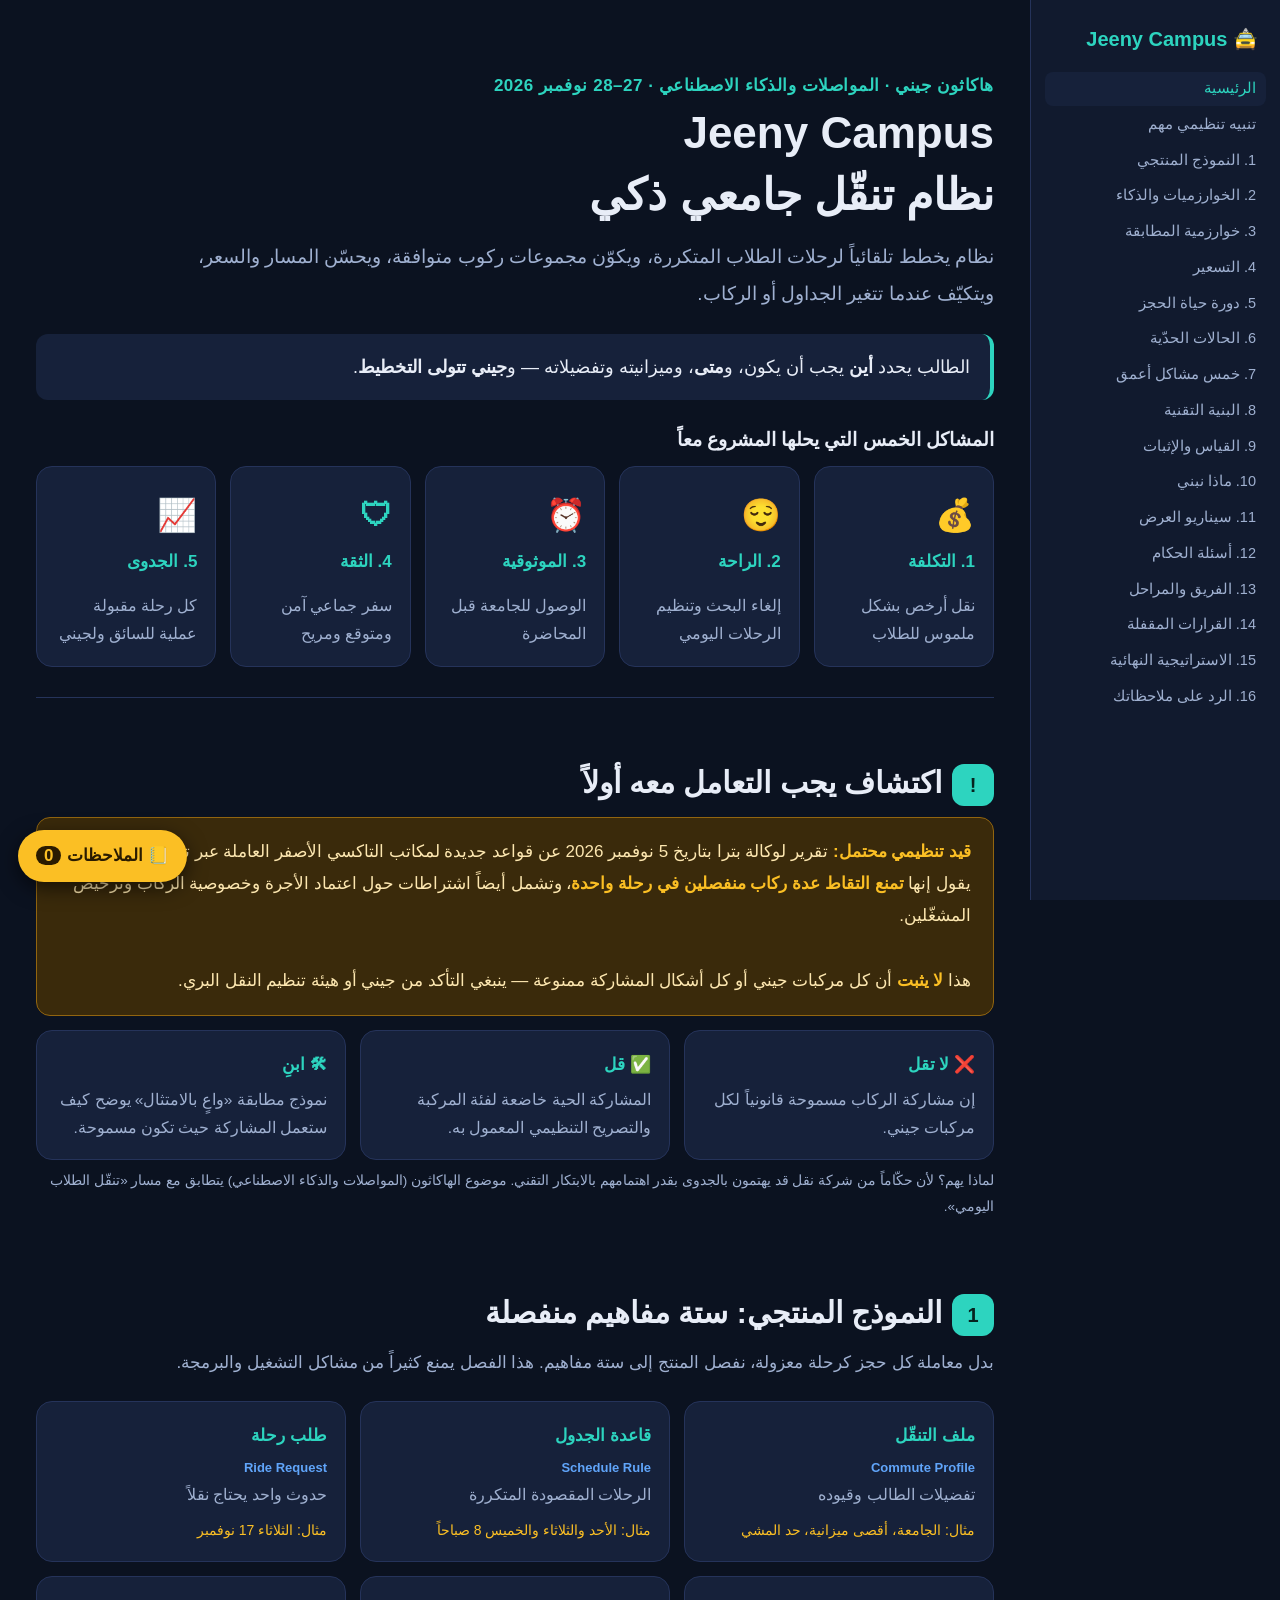
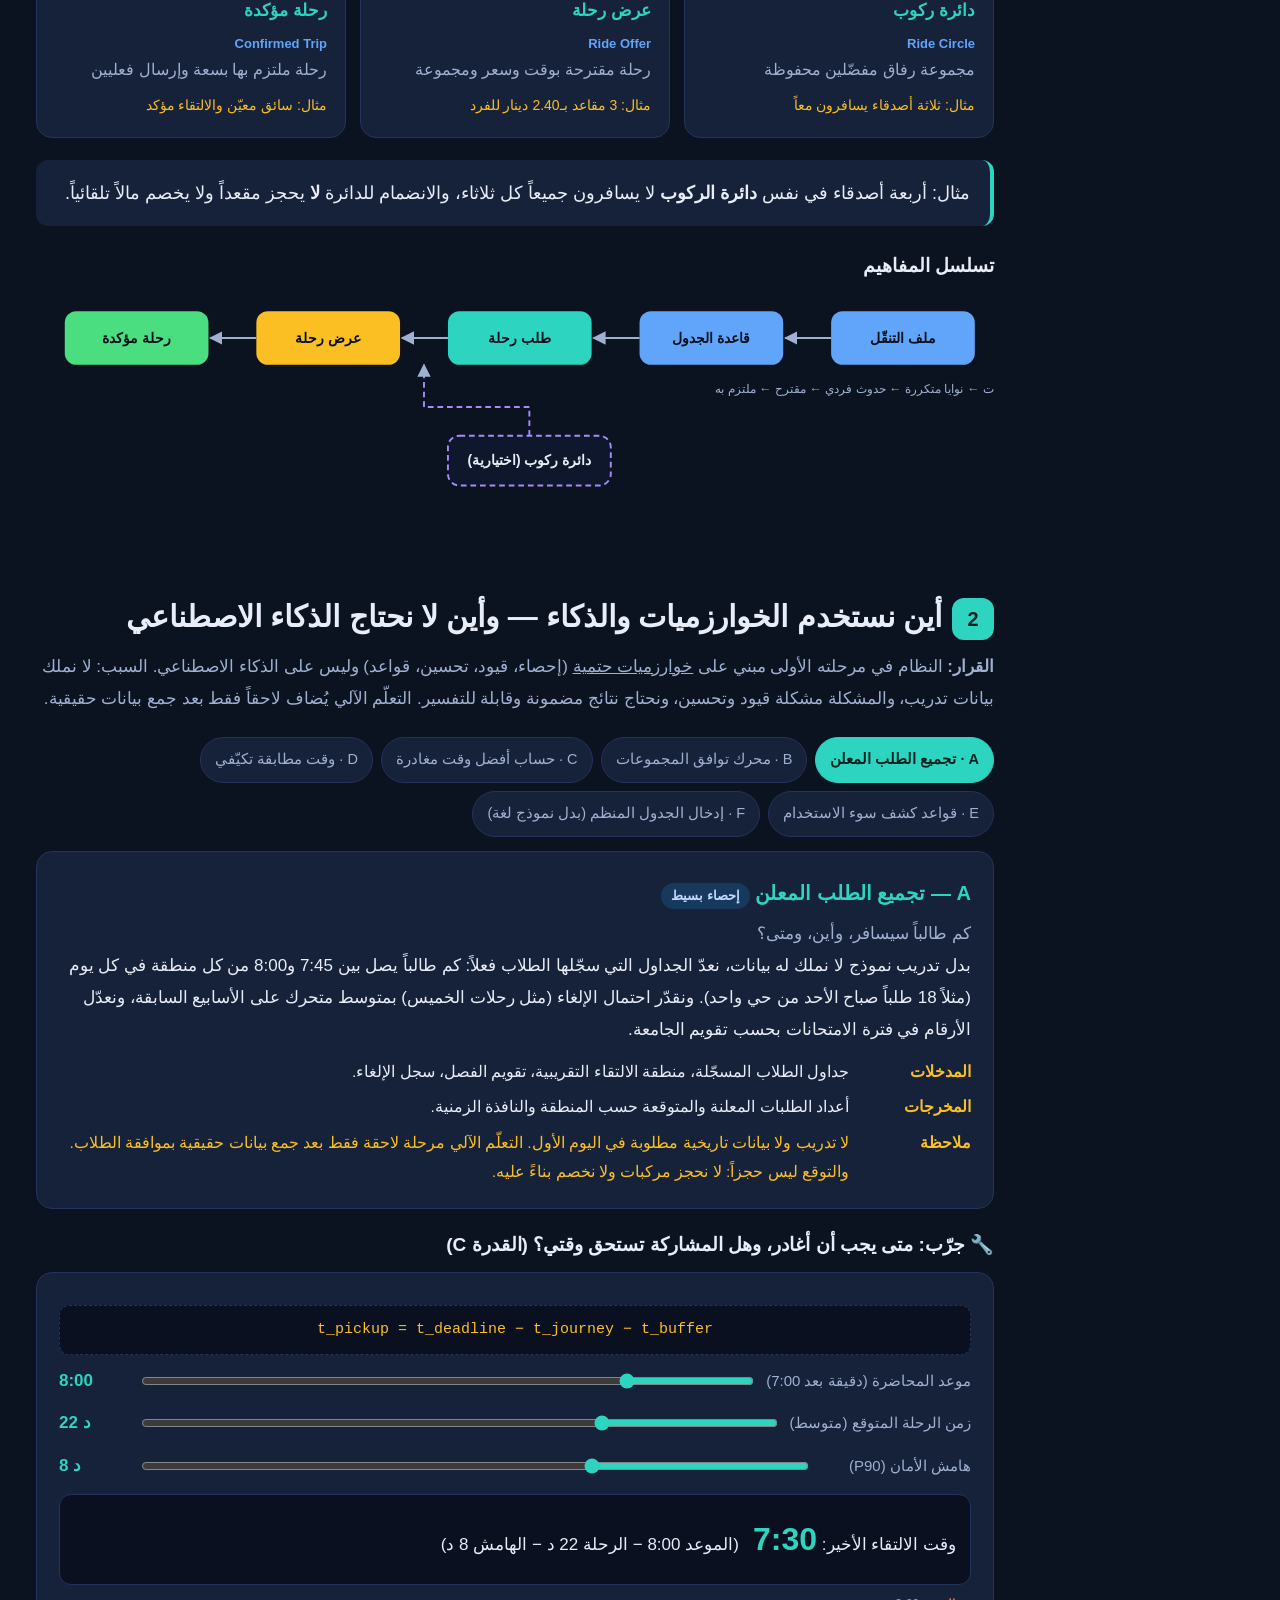
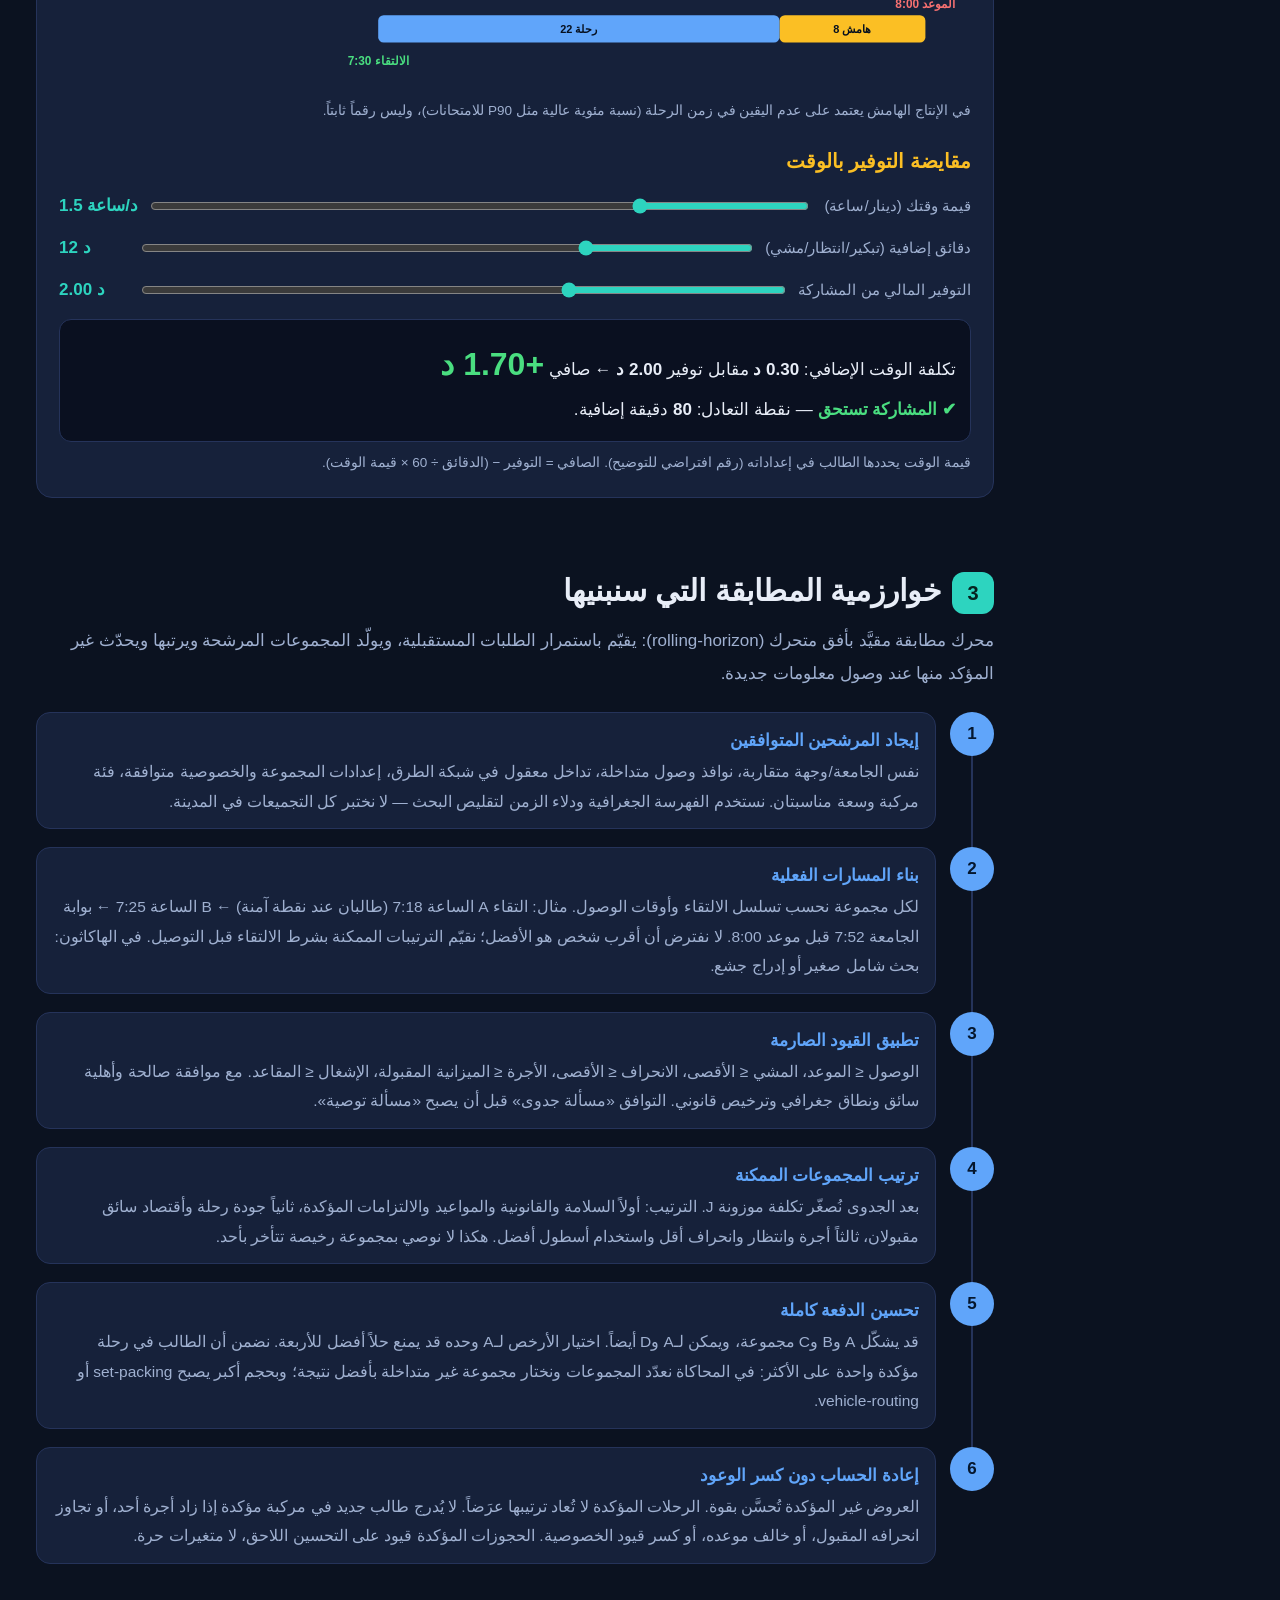
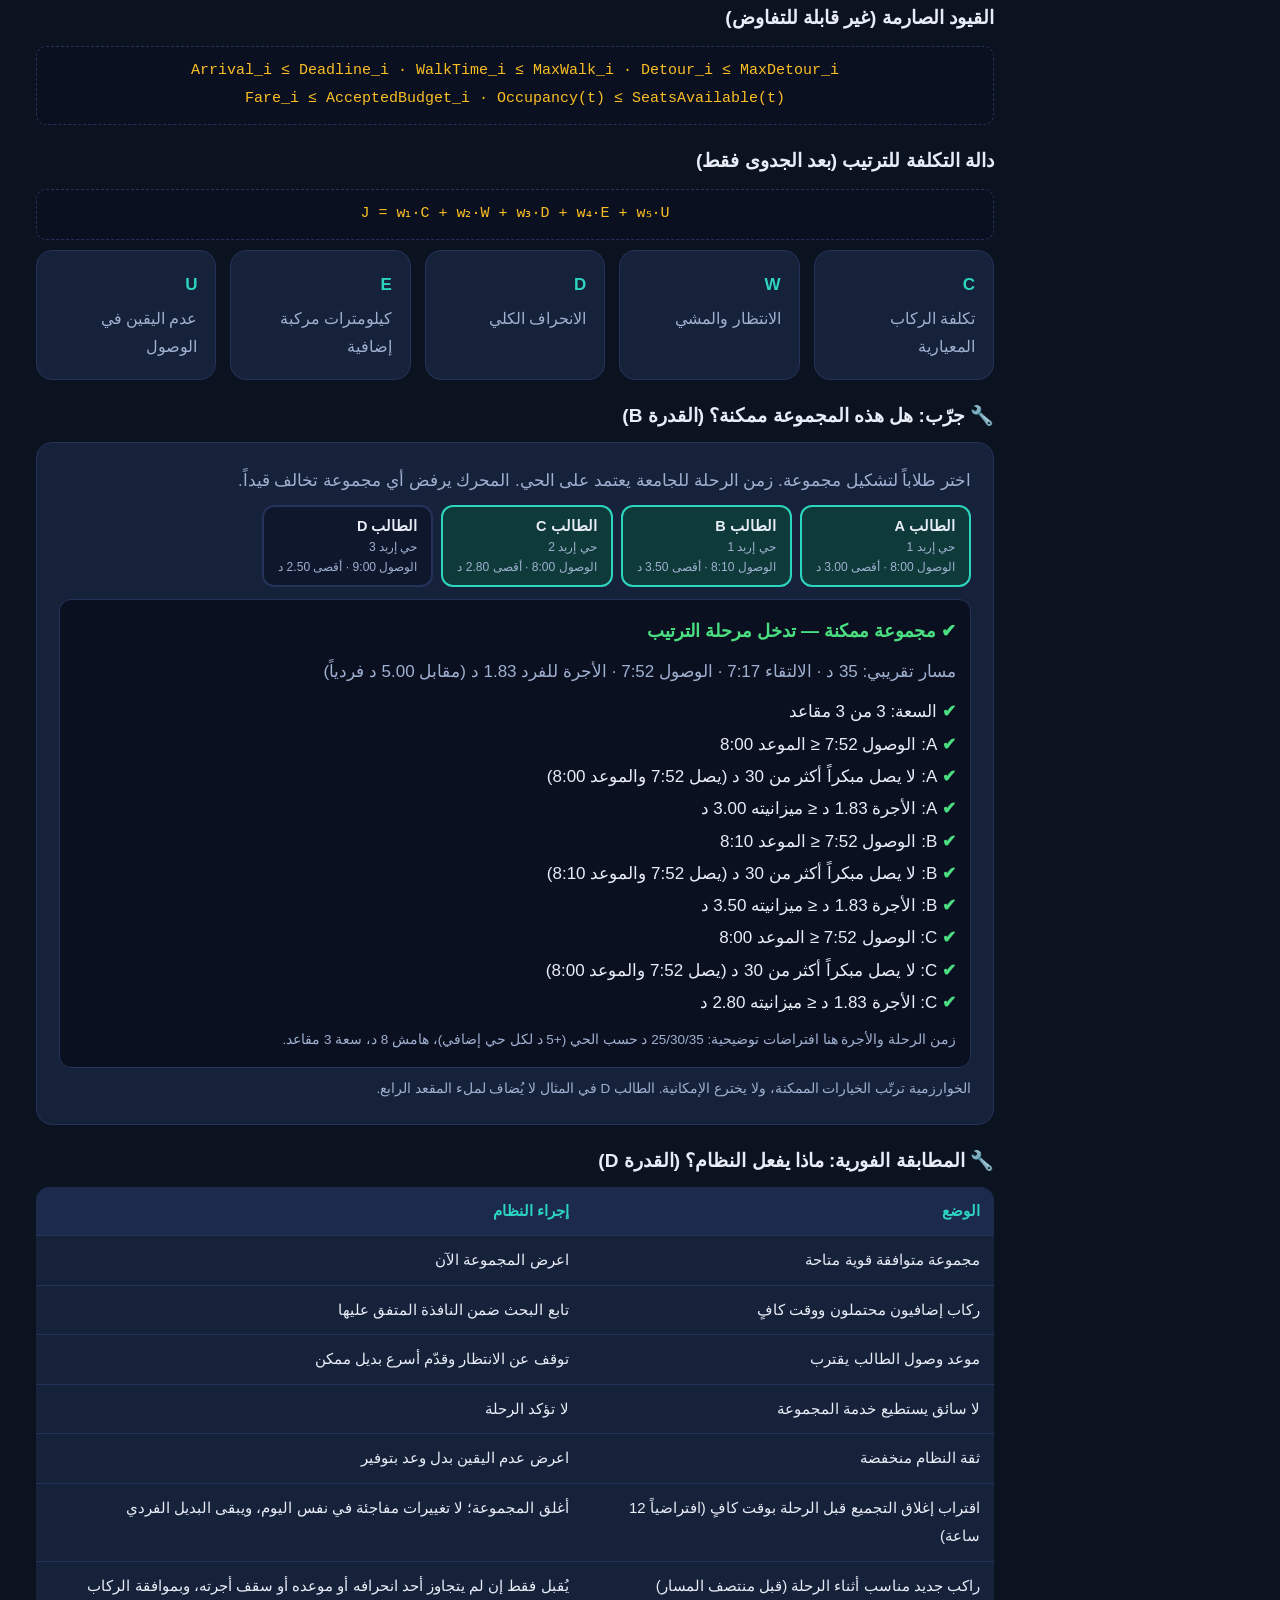
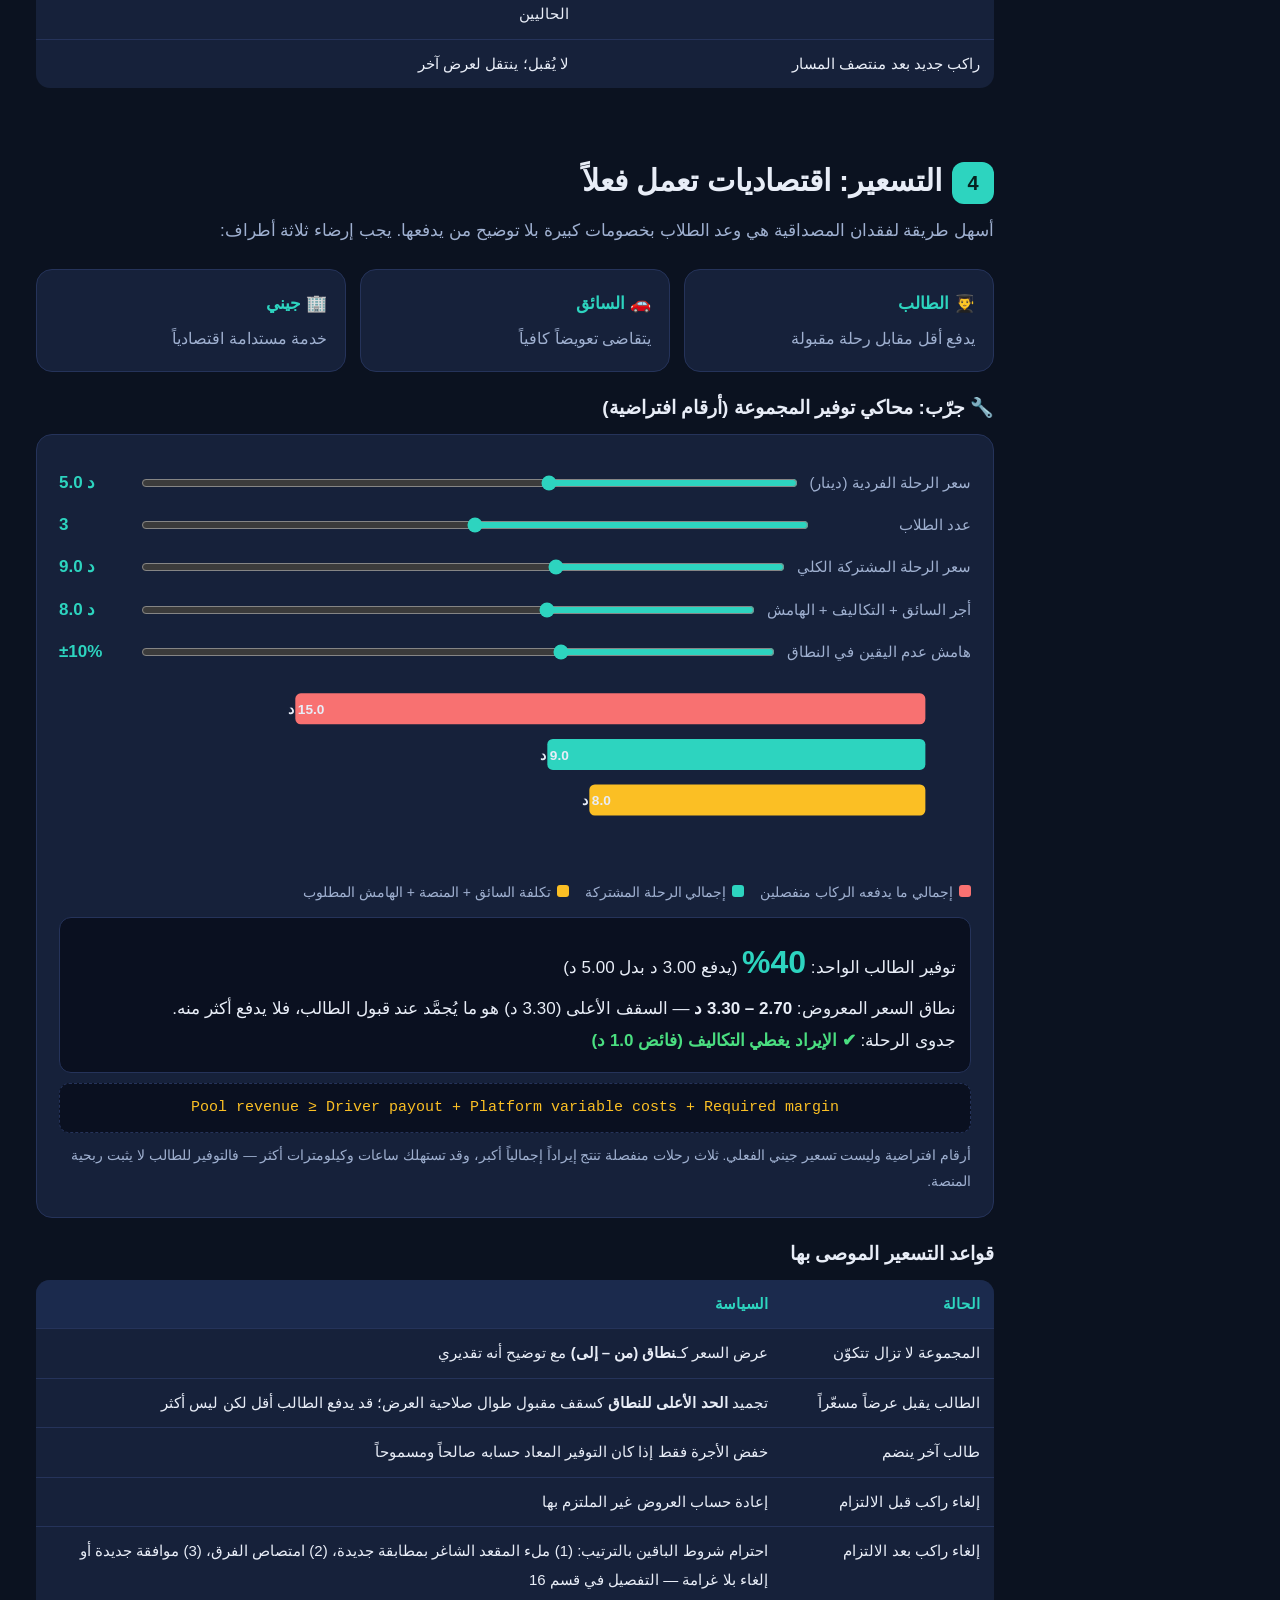
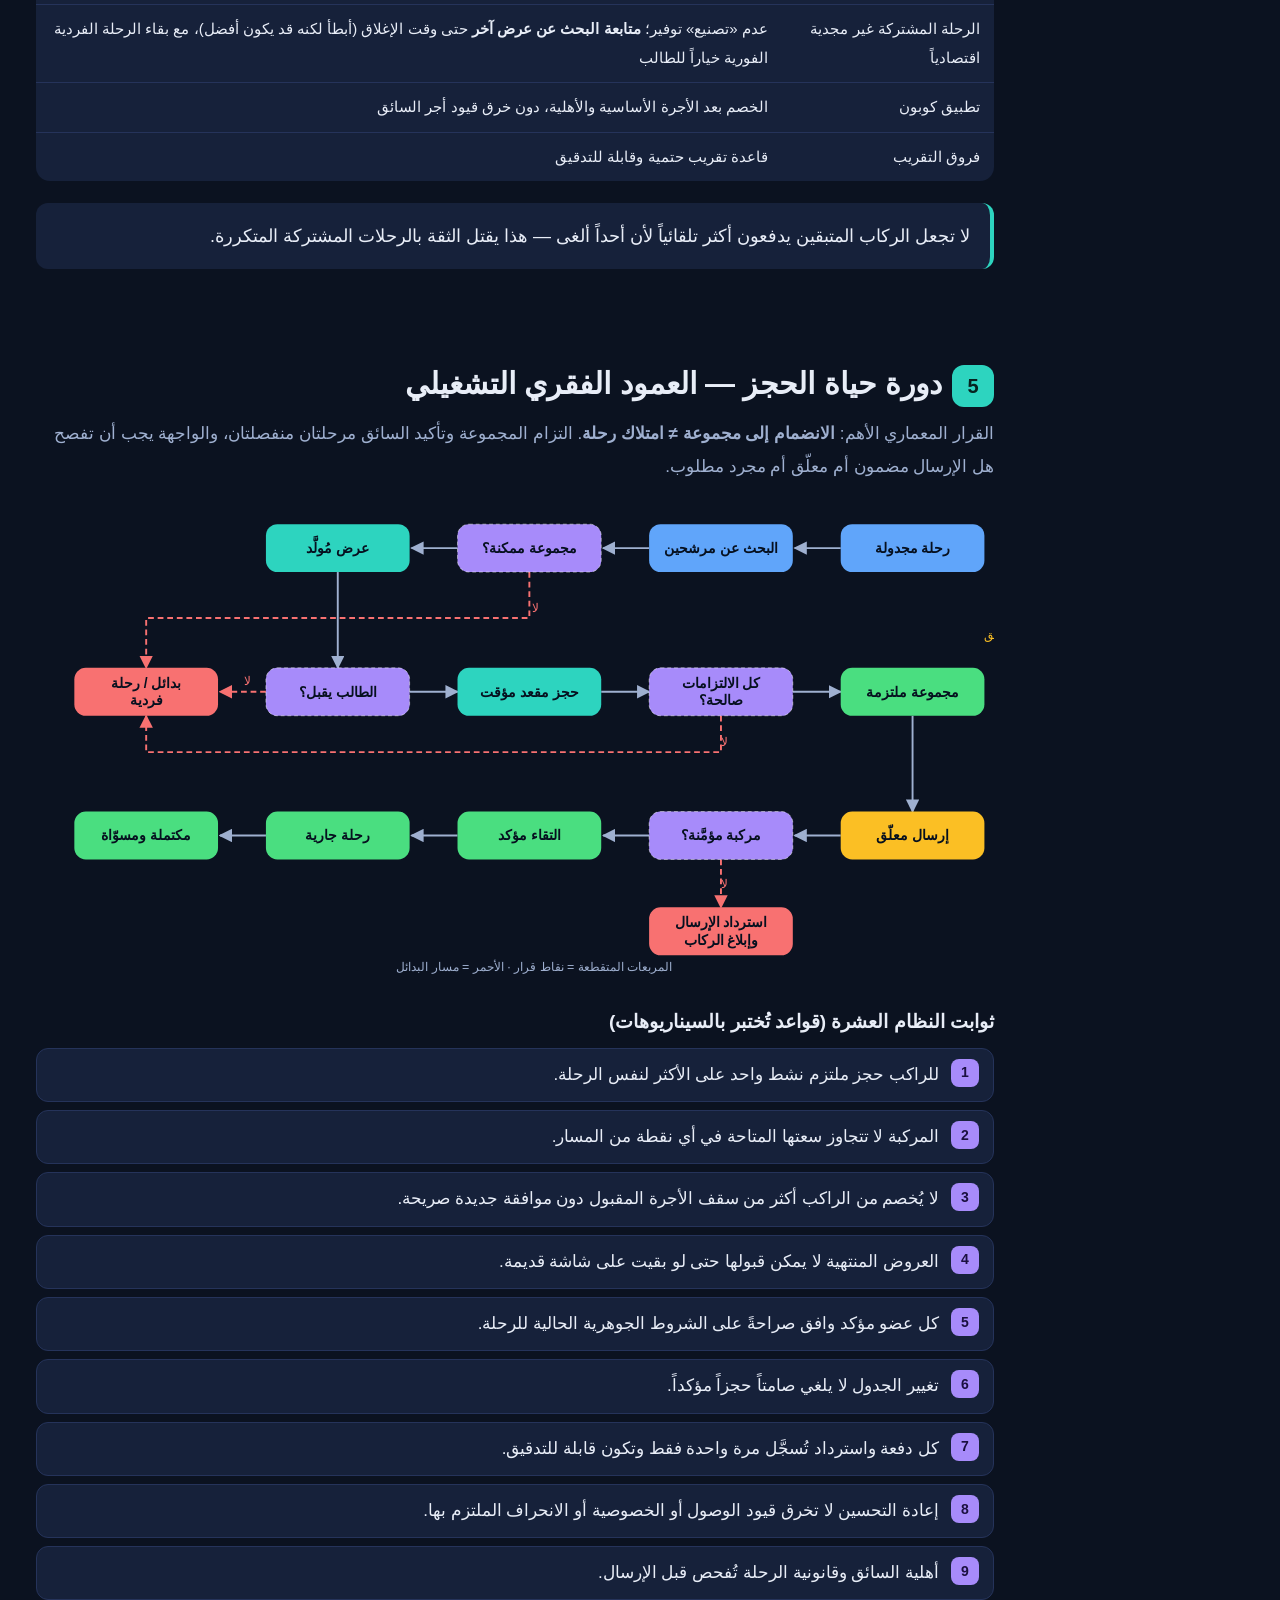
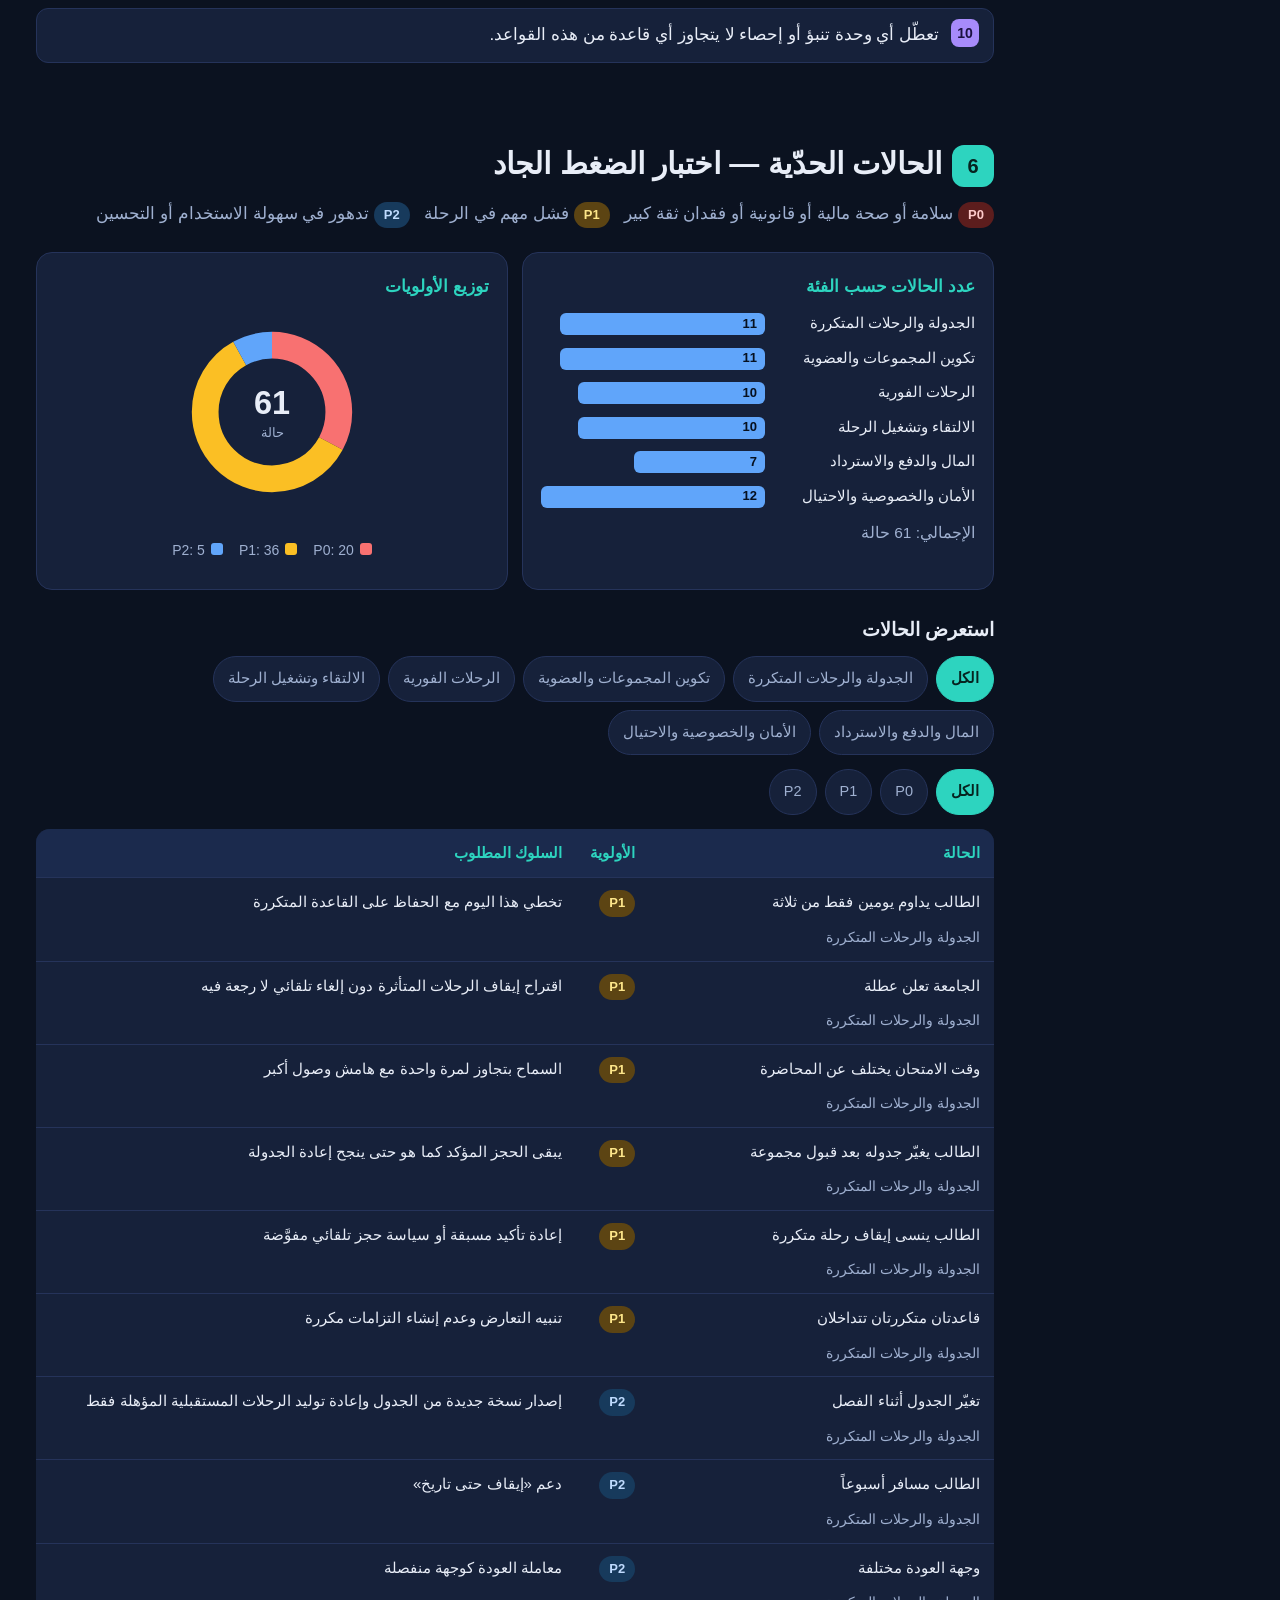
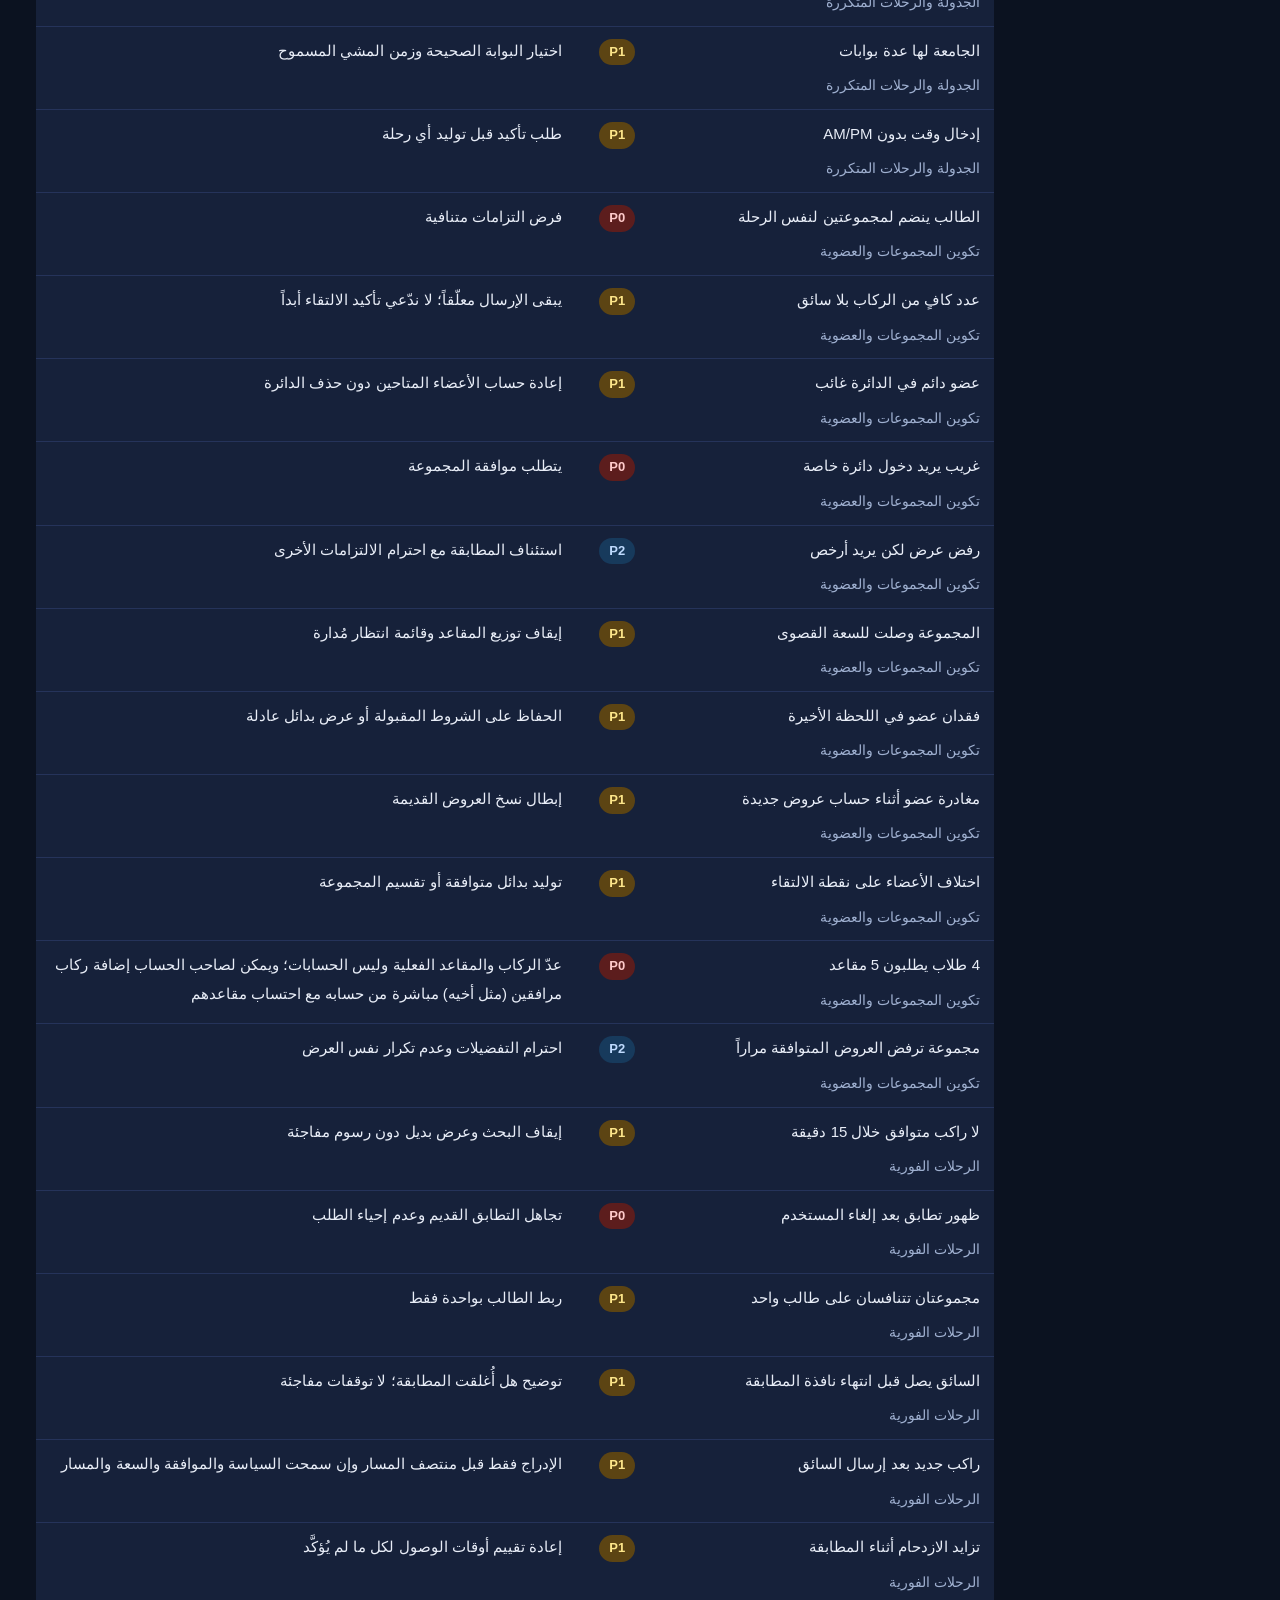
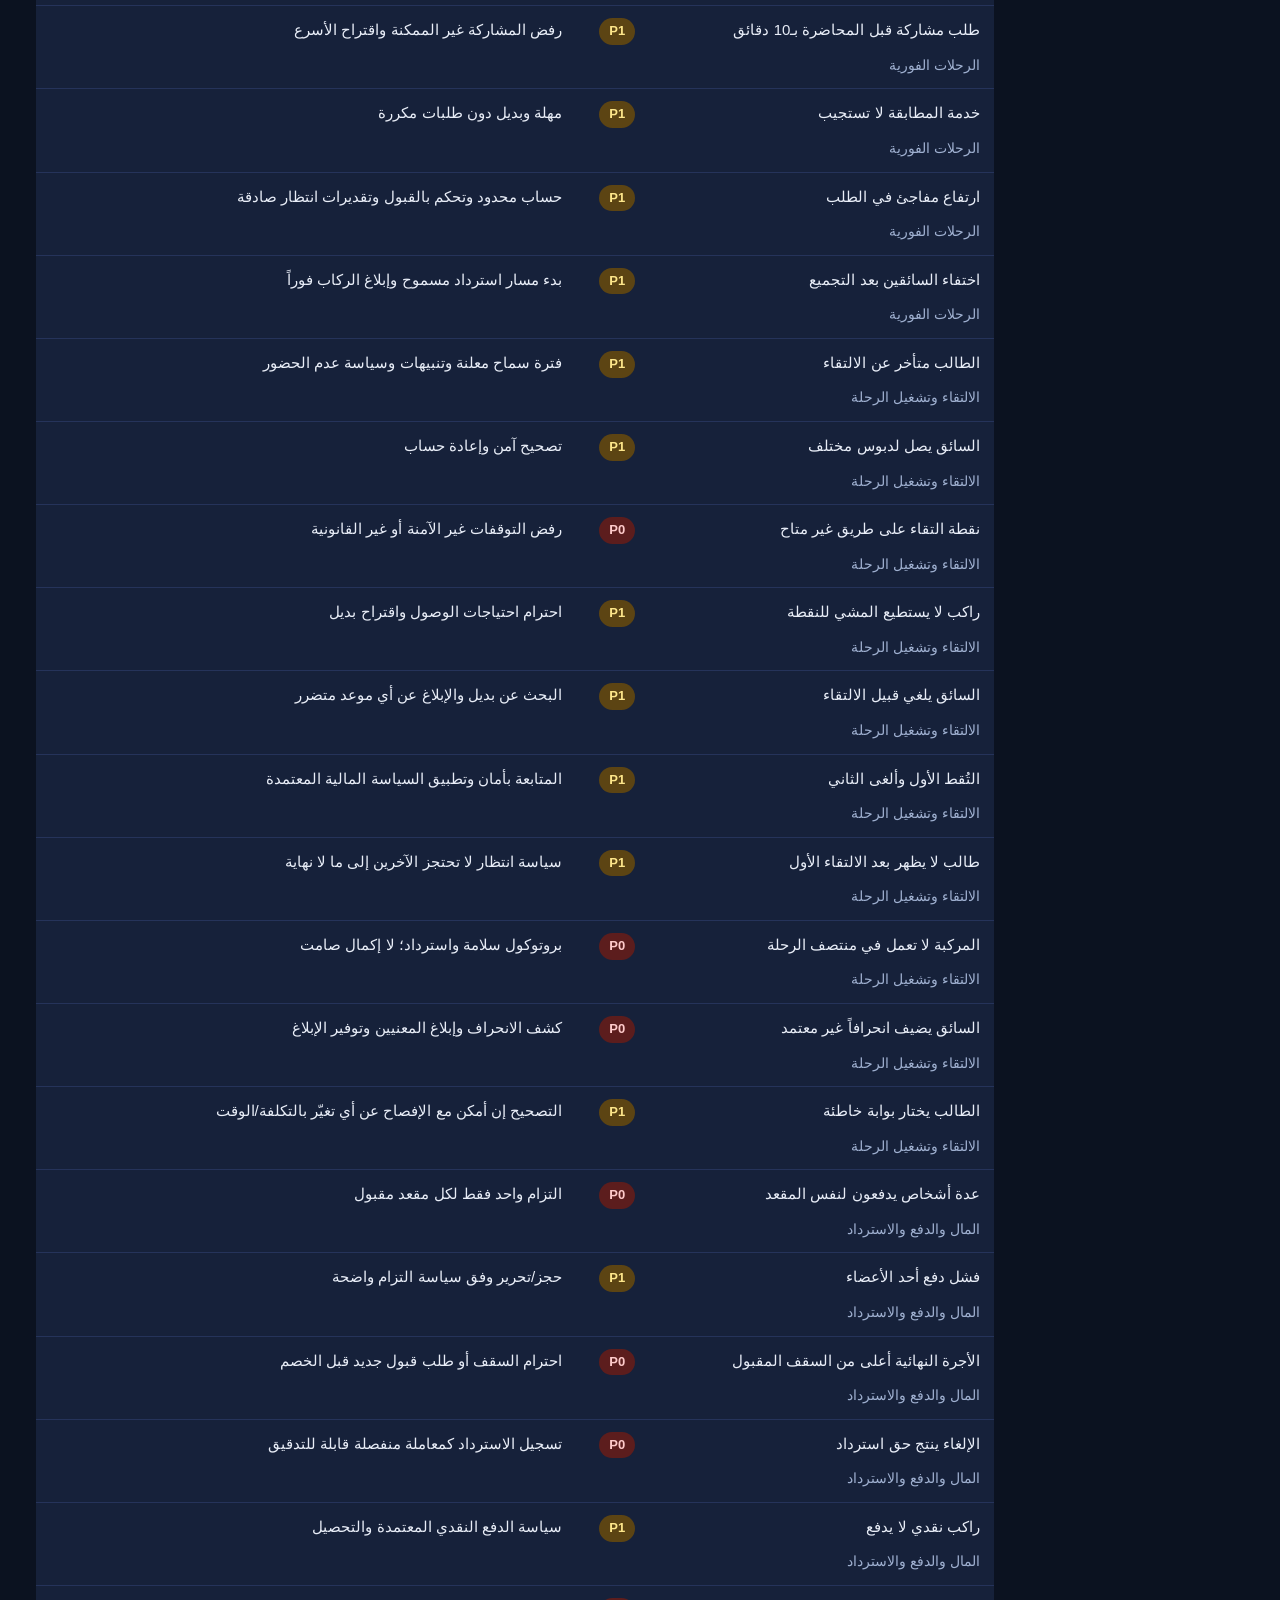
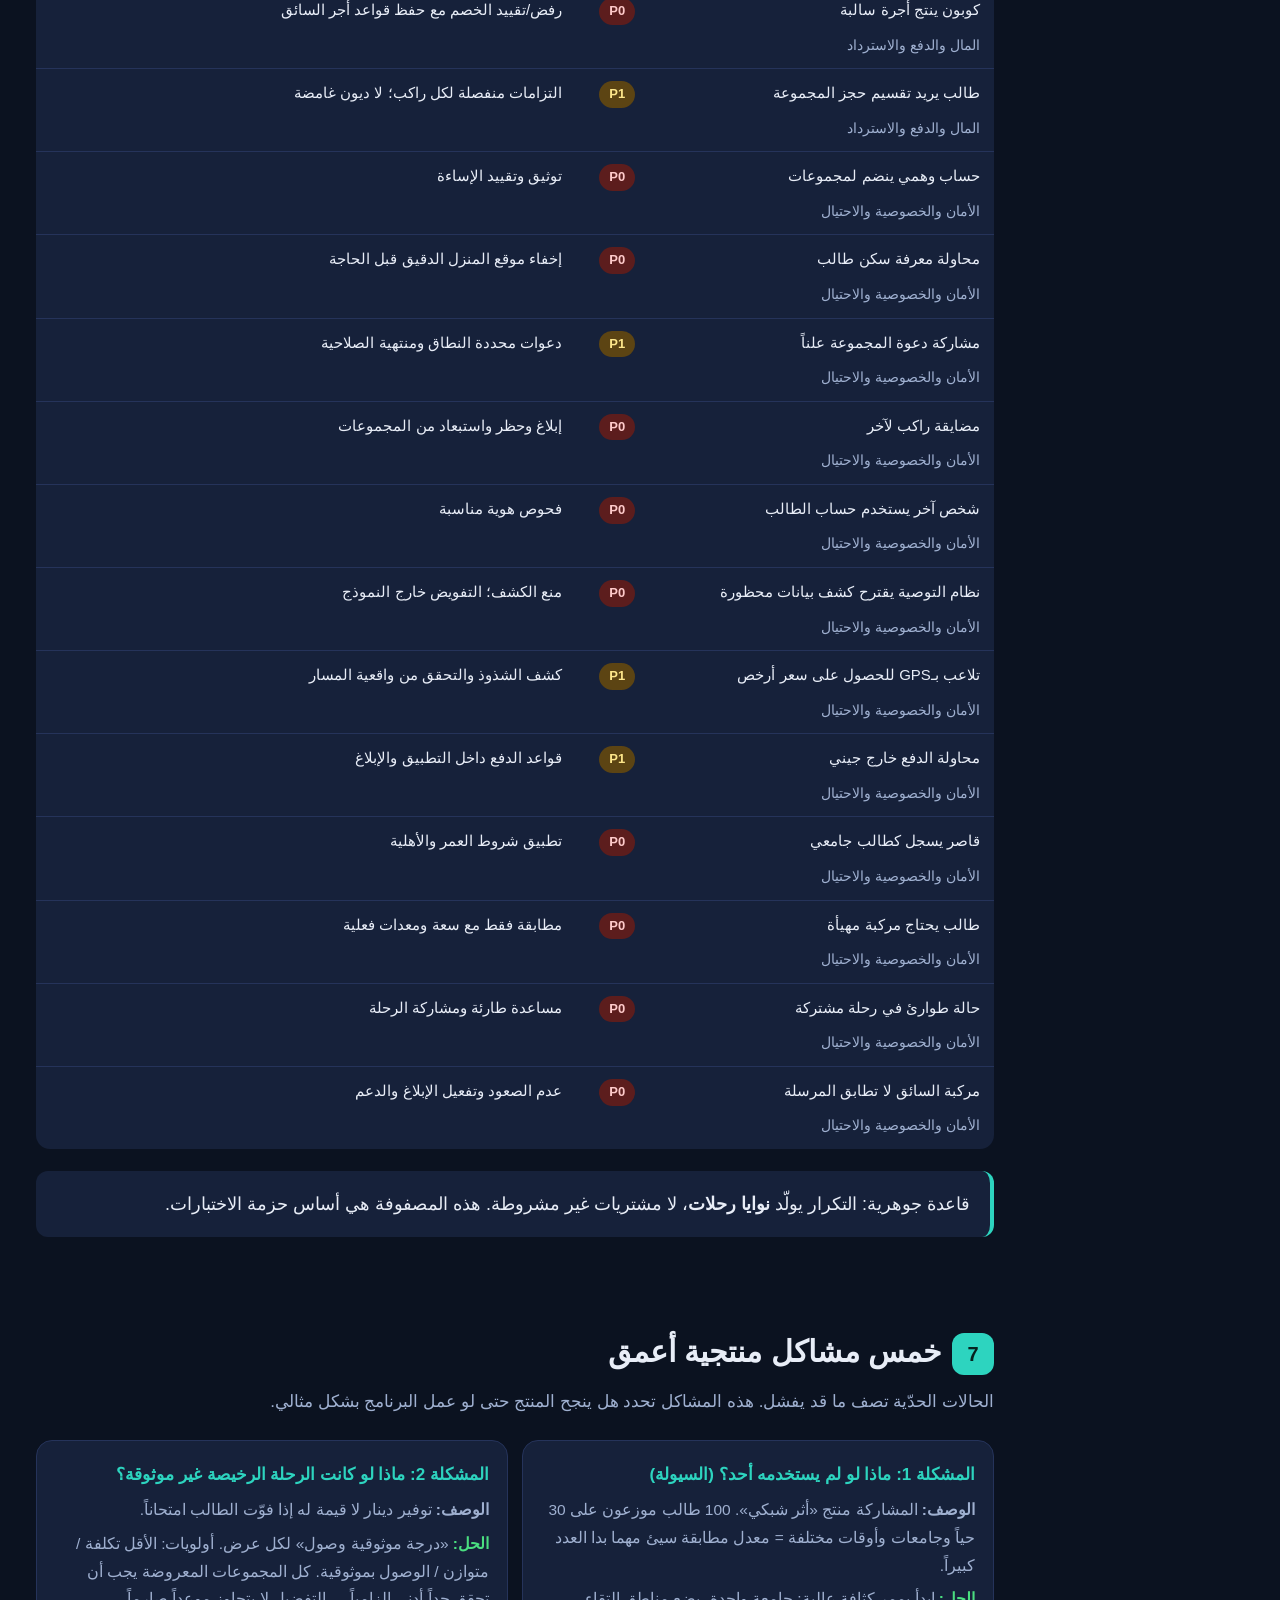
==== index.html @ 3c91890d "Jeeny Campus: Arabic explainer site with notes manager Co-Authored-By: Claude Sonnet 5.5 <noreply@an" ====
<!DOCTYPE html>
<html lang="ar" dir="rtl">
<head>
<meta charset="utf-8">
<meta name="viewport" content="width=device-width,initial-scale=1">
<title>Jeeny Campus — الشرح الكامل للمشروع</title>
<link rel="stylesheet" href="style.css">
</head>
<body>
<div class="layout">
<nav id="nav"><div class="logo">🚖 Jeeny Campus</div></nav>
<main>

<header class="hero" id="top" data-nav="الرئيسية">
  <div class="tag">هاكاثون جيني · المواصلات والذكاء الاصطناعي · 27–28 نوفمبر 2026</div>
  <h1>Jeeny Campus<br>نظام تنقّل جامعي ذكي</h1>
  <p>نظام يخطط تلقائياً لرحلات الطلاب المتكررة، ويكوّن مجموعات ركوب متوافقة، ويحسّن المسار والسعر، ويتكيّف عندما تتغير الجداول أو الركاب.</p>
  <div class="quote">الطالب يحدد <b>أين</b> يجب أن يكون، و<b>متى</b>، وميزانيته وتفضيلاته — و<b>جيني تتولى التخطيط</b>.</div>
  <h3>المشاكل الخمس التي يحلها المشروع معاً</h3>
  <div class="grid g5" id="five"></div>
</header>

<section id="reg" data-nav="تنبيه تنظيمي مهم">
  <h2><span class="n">!</span>اكتشاف يجب التعامل معه أولاً</h2>
  <div class="alert">
    <b>قيد تنظيمي محتمل:</b> تقرير لوكالة بترا بتاريخ 5 نوفمبر 2026 عن قواعد جديدة لمكاتب التاكسي الأصفر العاملة عبر تطبيقات النقل يقول إنها <b>تمنع التقاط عدة ركاب منفصلين في رحلة واحدة</b>، وتشمل أيضاً اشتراطات حول اعتماد الأجرة وخصوصية الركاب وترخيص المشغّلين.
    <br><br>هذا <b>لا يثبت</b> أن كل مركبات جيني أو كل أشكال المشاركة ممنوعة — ينبغي التأكد من جيني أو هيئة تنظيم النقل البري.
  </div>
  <div class="grid g3" style="margin-top:14px">
    <div class="card"><h4>❌ لا تقل</h4><p>إن مشاركة الركاب مسموحة قانونياً لكل مركبات جيني.</p></div>
    <div class="card"><h4>✅ قل</h4><p>المشاركة الحية خاضعة لفئة المركبة والتصريح التنظيمي المعمول به.</p></div>
    <div class="card"><h4>🛠 ابنِ</h4><p>نموذج مطابقة «واعٍ بالامتثال» يوضح كيف ستعمل المشاركة حيث تكون مسموحة.</p></div>
  </div>
  <p class="note">لماذا يهم؟ لأن حكّاماً من شركة نقل قد يهتمون بالجدوى بقدر اهتمامهم بالابتكار التقني. موضوع الهاكاثون (المواصلات والذكاء الاصطناعي) يتطابق مع مسار «تنقّل الطلاب اليومي».</p>
</section>

<section id="model" data-nav="1. النموذج المنتجي">
  <h2><span class="n">1</span>النموذج المنتجي: ستة مفاهيم منفصلة</h2>
  <p class="lead">بدل معاملة كل حجز كرحلة معزولة، نفصل المنتج إلى ستة مفاهيم. هذا الفصل يمنع كثيراً من مشاكل التشغيل والبرمجة.</p>
  <div class="grid g3" id="concepts"></div>
  <div class="quote">مثال: أربعة أصدقاء في نفس <b>دائرة الركوب</b> لا يسافرون جميعاً كل ثلاثاء، والانضمام للدائرة <b>لا</b> يحجز مقعداً ولا يخصم مالاً تلقائياً.</div>
  <h3>تسلسل المفاهيم</h3>
  <div id="chainSvg"></div>
</section>

<section id="ai" data-nav="2. الخوارزميات والذكاء">
  <h2><span class="n">2</span>أين نستخدم الخوارزميات والذكاء — وأين لا نحتاج الذكاء الاصطناعي</h2>
  <p class="lead"><b>القرار:</b> النظام في مرحلته الأولى مبني على <u>خوارزميات حتمية</u> (إحصاء، قيود، تحسين، قواعد) وليس على الذكاء الاصطناعي. السبب: لا نملك بيانات تدريب، والمشكلة مشكلة قيود وتحسين، ونحتاج نتائج مضمونة وقابلة للتفسير. التعلّم الآلي يُضاف لاحقاً فقط بعد جمع بيانات حقيقية.</p>
  <div class="tabs" id="aiTabs"></div>
  <div class="panel" id="aiPanel"></div>

  <h3>🔧 جرّب: متى يجب أن أغادر، وهل المشاركة تستحق وقتي؟ (القدرة C)</h3>
  <div class="panel">
    <div class="formula">t_pickup = t_deadline − t_journey − t_buffer</div>
    <div class="sl"><label>موعد المحاضرة (دقيقة بعد 7:00)</label><input id="dl" type="range" min="30" max="180" step="5" value="60"><output id="dlo"></output></div>
    <div class="sl"><label>زمن الرحلة المتوقع (متوسط)</label><input id="tj" type="range" min="8" max="60" value="22"><output id="tjo"></output></div>
    <div class="sl"><label>هامش الأمان (P90)</label><input id="tb" type="range" min="0" max="25" value="8"><output id="tbo"></output></div>
    <div class="result" id="deptRes"></div>
    <div id="deptSvg"></div>
    <p class="note">في الإنتاج الهامش يعتمد على عدم اليقين في زمن الرحلة (نسبة مئوية عالية مثل P90 للامتحانات)، وليس رقماً ثابتاً.</p>
    <h4 style="color:var(--amber);margin-top:18px">مقايضة التوفير بالوقت</h4>
    <div class="sl"><label>قيمة وقتك (دينار/ساعة)</label><input id="vt" type="range" min="0" max="6" step="0.5" value="1.5"><output id="vto"></output></div>
    <div class="sl"><label>دقائق إضافية (تبكير/انتظار/مشي)</label><input id="xm" type="range" min="0" max="45" value="12"><output id="xmo"></output></div>
    <div class="sl"><label>التوفير المالي من المشاركة</label><input id="sv" type="range" min="0" max="6" step="0.25" value="2"><output id="svo"></output></div>
    <div class="result" id="tmRes"></div>
    <p class="note">قيمة الوقت يحددها الطالب في إعداداته (رقم افتراضي للتوضيح). الصافي = التوفير − (الدقائق ÷ 60 × قيمة الوقت).</p>
  </div>
</section>

<section id="match" data-nav="3. خوارزمية المطابقة">
  <h2><span class="n">3</span>خوارزمية المطابقة التي سنبنيها</h2>
  <p class="lead">محرك مطابقة مقيَّد بأفق متحرك (rolling-horizon): يقيّم باستمرار الطلبات المستقبلية، ويولّد المجموعات المرشحة ويرتبها ويحدّث غير المؤكد منها عند وصول معلومات جديدة.</p>
  <div class="flow" id="stages"></div>

  <h3>القيود الصارمة (غير قابلة للتفاوض)</h3>
  <div class="formula">Arrival_i ≤ Deadline_i · WalkTime_i ≤ MaxWalk_i · Detour_i ≤ MaxDetour_i<br>Fare_i ≤ AcceptedBudget_i · Occupancy(t) ≤ SeatsAvailable(t)</div>
  <h3>دالة التكلفة للترتيب (بعد الجدوى فقط)</h3>
  <div class="formula">J = w₁·C + w₂·W + w₃·D + w₄·E + w₅·U</div>
  <div class="grid g5">
    <div class="card"><h4>C</h4><p>تكلفة الركاب المعيارية</p></div>
    <div class="card"><h4>W</h4><p>الانتظار والمشي</p></div>
    <div class="card"><h4>D</h4><p>الانحراف الكلي</p></div>
    <div class="card"><h4>E</h4><p>كيلومترات مركبة إضافية</p></div>
    <div class="card"><h4>U</h4><p>عدم اليقين في الوصول</p></div>
  </div>

  <h3>🔧 جرّب: هل هذه المجموعة ممكنة؟ (القدرة B)</h3>
  <div class="panel">
    <p class="lead" style="margin-bottom:6px">اختر طلاباً لتشكيل مجموعة. زمن الرحلة للجامعة يعتمد على الحي. المحرك يرفض أي مجموعة تخالف قيداً.</p>
    <div class="chips" id="stuChips"></div>
    <div class="result" id="grpRes"></div>
    <p class="note">الخوارزمية ترتّب الخيارات الممكنة، ولا يخترع الإمكانية. الطالب D في المثال لا يُضاف لملء المقعد الرابع.</p>
  </div>

  <h3>🔧 المطابقة الفورية: ماذا يفعل النظام؟ (القدرة D)</h3>
  <table id="matchTime"></table>
</section>

<section id="price" data-nav="4. التسعير">
  <h2><span class="n">4</span>التسعير: اقتصاديات تعمل فعلاً</h2>
  <p class="lead">أسهل طريقة لفقدان المصداقية هي وعد الطلاب بخصومات كبيرة بلا توضيح من يدفعها. يجب إرضاء ثلاثة أطراف:</p>
  <div class="grid g3">
    <div class="card"><h4>👨‍🎓 الطالب</h4><p>يدفع أقل مقابل رحلة مقبولة</p></div>
    <div class="card"><h4>🚗 السائق</h4><p>يتقاضى تعويضاً كافياً</p></div>
    <div class="card"><h4>🏢 جيني</h4><p>خدمة مستدامة اقتصادياً</p></div>
  </div>
  <h3>🔧 جرّب: محاكي توفير المجموعة (أرقام افتراضية)</h3>
  <div class="panel">
    <div class="sl"><label>سعر الرحلة الفردية (دينار)</label><input id="pf" type="range" min="2" max="10" step="0.5" value="5"><output id="pfo"></output></div>
    <div class="sl"><label>عدد الطلاب</label><input id="pn" type="range" min="2" max="4" value="3"><output id="pno"></output></div>
    <div class="sl"><label>سعر الرحلة المشتركة الكلي</label><input id="ps" type="range" min="3" max="20" step="0.5" value="9"><output id="pso"></output></div>
    <div class="sl"><label>أجر السائق + التكاليف + الهامش</label><input id="pc" type="range" min="2" max="20" step="0.5" value="8"><output id="pco"></output></div>
    <div class="sl"><label>هامش عدم اليقين في النطاق</label><input id="pu" type="range" min="0" max="30" value="10"><output id="puo"></output></div>
    <div id="priceSvg"></div>
    <div class="result" id="priceRes"></div>
    <div class="formula">Pool revenue ≥ Driver payout + Platform variable costs + Required margin</div>
    <p class="note">أرقام افتراضية وليست تسعير جيني الفعلي. ثلاث رحلات منفصلة تنتج إيراداً إجمالياً أكبر، وقد تستهلك ساعات وكيلومترات أكثر — فالتوفير للطالب لا يثبت ربحية المنصة.</p>
  </div>
  <h3>قواعد التسعير الموصى بها</h3>
  <table>
    <tr><th>الحالة</th><th>السياسة</th></tr>
    <tr><td>المجموعة لا تزال تتكوّن</td><td>عرض السعر كـ<b>نطاق (من – إلى)</b> مع توضيح أنه تقديري</td></tr>
    <tr><td>الطالب يقبل عرضاً مسعّراً</td><td>تجميد <b>الحد الأعلى للنطاق</b> كسقف مقبول طوال صلاحية العرض؛ قد يدفع الطالب أقل لكن ليس أكثر</td></tr>
    <tr><td>طالب آخر ينضم</td><td>خفض الأجرة فقط إذا كان التوفير المعاد حسابه صالحاً ومسموحاً</td></tr>
    <tr><td>إلغاء راكب قبل الالتزام</td><td>إعادة حساب العروض غير الملتزم بها</td></tr>
    <tr><td>إلغاء راكب بعد الالتزام</td><td>احترام شروط الباقين بالترتيب: (1) ملء المقعد الشاغر بمطابقة جديدة، (2) امتصاص الفرق، (3) موافقة جديدة أو إلغاء بلا غرامة — التفصيل في قسم 16</td></tr>
    <tr><td>الرحلة المشتركة غير مجدية اقتصادياً</td><td>عدم «تصنيع» توفير؛ <b>متابعة البحث عن عرض آخر</b> حتى وقت الإغلاق (أبطأ لكنه قد يكون أفضل)، مع بقاء الرحلة الفردية الفورية خياراً للطالب</td></tr>
    <tr><td>تطبيق كوبون</td><td>الخصم بعد الأجرة الأساسية والأهلية، دون خرق قيود أجر السائق</td></tr>
    <tr><td>فروق التقريب</td><td>قاعدة تقريب حتمية وقابلة للتدقيق</td></tr>
  </table>
  <div class="quote">لا تجعل الركاب المتبقين يدفعون أكثر تلقائياً لأن أحداً ألغى — هذا يقتل الثقة بالرحلات المشتركة المتكررة.</div>
</section>

<section id="life" data-nav="5. دورة حياة الحجز">
  <h2><span class="n">5</span>دورة حياة الحجز — العمود الفقري التشغيلي</h2>
  <p class="lead">القرار المعماري الأهم: <b>الانضمام إلى مجموعة ≠ امتلاك رحلة</b>. التزام المجموعة وتأكيد السائق مرحلتان منفصلتان، والواجهة يجب أن تفصح هل الإرسال مضمون أم معلّق أم مجرد مطلوب.</p>
  <div id="lifeSvg"></div>
  <h3>ثوابت النظام العشرة (قواعد تُختبر بالسيناريوهات)</h3>
  <ul class="inv">
    <li>للراكب حجز ملتزم نشط واحد على الأكثر لنفس الرحلة.</li>
    <li>المركبة لا تتجاوز سعتها المتاحة في أي نقطة من المسار.</li>
    <li>لا يُخصم من الراكب أكثر من سقف الأجرة المقبول دون موافقة جديدة صريحة.</li>
    <li>العروض المنتهية لا يمكن قبولها حتى لو بقيت على شاشة قديمة.</li>
    <li>كل عضو مؤكد وافق صراحةً على الشروط الجوهرية الحالية للرحلة.</li>
    <li>تغيير الجدول لا يلغي صامتاً حجزاً مؤكداً.</li>
    <li>كل دفعة واسترداد تُسجَّل مرة واحدة فقط وتكون قابلة للتدقيق.</li>
    <li>إعادة التحسين لا تخرق قيود الوصول أو الخصوصية أو الانحراف الملتزم بها.</li>
    <li>أهلية السائق وقانونية الرحلة تُفحص قبل الإرسال.</li>
    <li>تعطّل أي وحدة تنبؤ أو إحصاء لا يتجاوز أي قاعدة من هذه القواعد.</li>
  </ul>
</section>

<section id="edge" data-nav="6. الحالات الحدّية">
  <h2><span class="n">6</span>الحالات الحدّية — اختبار الضغط الجاد</h2>
  <p class="lead"><span class="pill P0">P0</span> سلامة أو صحة مالية أو قانونية أو فقدان ثقة كبير &nbsp; <span class="pill P1">P1</span> فشل مهم في الرحلة &nbsp; <span class="pill P2">P2</span> تدهور في سهولة الاستخدام أو التحسين</p>
  <div class="grid g2">
    <div class="card"><h4>عدد الحالات حسب الفئة</h4><div id="edgeBar"></div></div>
    <div class="card"><h4>توزيع الأولويات</h4><div id="edgeDonut" style="text-align:center"></div></div>
  </div>
  <h3 style="margin-top:22px">استعرض الحالات</h3>
  <div class="tabs" id="edgeTabs"></div>
  <div class="tabs" id="prioTabs"></div>
  <table id="edgeTable"></table>
  <div class="quote">قاعدة جوهرية: التكرار يولّد <b>نوايا رحلات</b>، لا مشتريات غير مشروطة. هذه المصفوفة هي أساس حزمة الاختبارات.</div>
</section>

<section id="five2" data-nav="7. خمس مشاكل أعمق">
  <h2><span class="n">7</span>خمس مشاكل منتجية أعمق</h2>
  <p class="lead">الحالات الحدّية تصف ما قد يفشل. هذه المشاكل تحدد هل ينجح المنتج حتى لو عمل البرنامج بشكل مثالي.</p>
  <div class="grid g2" id="deep"></div>
  <h3>🔧 جرّب: الأرخص أم الأوثق؟ (المشكلة 2)</h3>
  <div class="panel" id="rel"></div>
  <h3>مستويات الاستقلالية (المشكلة 4)</h3>
  <div class="grid g3">
    <div class="card"><h4>1 · Suggest — اقترح</h4><p>يجد المجموعات تلقائياً ويقبل الطالب كل حجز.</p><div class="eg">✔ في الهاكاثون</div></div>
    <div class="card"><h4>2 · Auto-prepare — حضّر</h4><p>يولّد العروض المفضلة ويطلب التأكيد في وقت محدد.</p><div class="eg">✔ في الهاكاثون</div></div>
    <div class="card"><h4>3 · Auto-book — احجز</h4><p>يحجز فقط ضمن تفويض صريح وقيود صارمة وحدود دفع معتمدة.</p><div class="eg">⏳ ميزة مستقبلية</div></div>
  </div>
  <p class="note">وزر «إيقاف هذا الأسبوع» بنقرة واحدة منفصل عن حذف الجدول المتكرر.</p>
</section>

<section id="arch" data-nav="8. البنية التقنية">
  <h2><span class="n">8</span>البنية التقنية</h2>
  <p class="lead">نفضّل <b>Modular Monolith</b> مع وحدات مطابقة وذكاء اصطناعي معزولة، بدل خدمات مصغّرة سابقة لأوانها — حدود هندسية واضحة دون تعقيد نشر في هاكاثون من يومين.</p>
  <div id="archSvg"></div>
  <h3>الحزمة التقنية</h3>
  <table>
    <tr><th>الطبقة</th><th>التقنية</th><th>السبب</th></tr>
    <tr><td>الواجهة</td><td>React / Next.js</td><td>نموذج تفاعلي سريع للجوال</td></tr>
    <tr><td>API</td><td>Laravel</td><td>تنسيق النطاق والتحقق والطوابير وسير عمل قاعدة البيانات</td></tr>
    <tr><td>قاعدة البيانات</td><td>PostgreSQL</td><td>صحة معاملات الحجز والالتزام</td></tr>
    <tr><td>جغرافي</td><td>PostGIS (عند الحاجة)</td><td>بحث مكاني عن المرشحين</td></tr>
    <tr><td>المهام</td><td>طوابير على Redis</td><td>توليد الجداول المتكررة والمطابقة الخلفية</td></tr>
    <tr><td>الإحصاء والتحليل</td><td>وحدة إحصاء داخل الخلفية (بدون LLM)</td><td>تجميع الطلب المعلن؛ التعلّم الآلي لاحقاً عند توفر بيانات</td></tr>
    <tr><td>حساب المسار</td><td>مزوّد مسارات أو شبكة طرق محاكاة</td><td>تقديرات زمن/مسافة واقعية</td></tr>
    <tr><td>الزمن الحقيقي</td><td>SSE أو WebSockets</td><td>عروض المجموعات وتحديث حالة الحجز</td></tr>
  </table>
  <h3>نموذج البيانات الأدنى</h3>
  <div class="grid g3" id="dm"></div>
  <p class="note">لا تدمج group_offers وconfirmed_bookings وride_circles في جدول «groups» واحد — هويّاتها وأعمارها وقواعد التزامنها مختلفة جوهرياً.</p>
  <h3>نمطان تنفيذيان حرجان</h3>
  <div class="grid g2">
    <div class="card"><h4>1) قبول الحجز بمعاملة واحدة</h4>
      <ul style="padding-right:20px">
        <li>التحقق من نسخة العرض والصلاحية والهوية والأهلية</li>
        <li>فحص السعة الحالية والحجوزات المتعارضة</li>
        <li>قفل الصفوف أو تحكم متفائل صحيح</li>
        <li>إنشاء حجز المقعد/الالتزام ذرّياً</li>
        <li>نشر الإشعار <b>بعد</b> نجاح الالتزام</li>
      </ul></div>
    <div class="card"><h4>2) توصيات قابلة للتفسير ومُنسَّخة</h4>
      <div class="formula" style="text-align:left;font-size:13px">{ "offerId":"offer-42", "version":3,<br>"status":"PROPOSED", "fareJod":2.4,<br>"expiresAt":"2026-11-17T07:00+03:00",<br>"reasons":["Compatible arrival windows",<br>"Shared pickup point available",<br>"Fare within accepted budget"] }</div>
      <p>الأسباب مشتقة من بيانات التحسين الفعلية وليست من اختلاق LLM لاحق.</p></div>
  </div>
</section>

<section id="metrics" data-nav="9. القياس والإثبات">
  <h2><span class="n">9</span>ماذا نقيس لإثبات أن المنتج أفضل</h2>
  <p class="lead">الواجهة الجميلة لا تكفي. نقارن ثلاث مقاربات على نفس الطلاب الاصطناعيين والمسارات وعرض السائقين:</p>
  <div class="grid g3">
    <div class="card"><h4>A · خط الأساس 1</h4><p>كل طالب يحجز بشكل مستقل.</p></div>
    <div class="card"><h4>B · خط الأساس 2</h4><p>تجميع بسيط حسب القرب وأوقات المغادرة فقط.</p></div>
    <div class="card" style="border-color:var(--teal)"><h4>C · Jeeny Campus</h4><p>تجميع مبني على المسار مع مواعيد الوصول وتحسين نقاط الالتقاء والطلبات المتكررة وبحث محدود.</p></div>
  </div>
  <div class="grid g2" style="margin-top:14px" id="metrics"></div>
  <div class="quote"><b>معيار التقييم الأساسي:</b> رحلات طلابية <u>مكتملة وفي الوقت</u> بتكلفة مقبولة، مع اقتصاديات السائق والامتثال التنظيمي كشروط جدوى صارمة. هذا يمنع «غش» النجاح بعروض رخيصة لا تُنفَّذ.</div>
  <div class="alert"><b>العرض الحي الأقوى:</b> محاكاة حتمية بـ60 طلب طالب: حجز مستقل ← تجميع ساذج ← محرك مطابقتكم. اعرض النتائج جنباً إلى جنب. <b>لا تعبئ نسب نجاح مخترعة</b> — دع المحاكاة تحسب التوفير والتأخير والمطابقات. ثم ألغِ راكباً عمداً وأعد حساب التخصيصات المتأثرة.</div>
</section>

<section id="build" data-nav="10. ماذا نبني">
  <h2><span class="n">10</span>ماذا نبني بالضبط لتعظيم فرص الفوز</h2>
  <p class="lead">لا تحاول تنفيذ كل شيء. ابنِ بنية منتج شاملة، ثم أظهر عدداً قليلاً من السيناريوهات بإتقان استثنائي. ركّز التعقيد في مكان واحد: <b>محرك المطابقة وقيود الحجز</b>.</p>
  <div class="grid g2">
    <div class="card"><h4>توزيع الميزات حسب الأولوية</h4><div id="prioDonut" style="text-align:center"></div></div>
    <div class="card"><h4>قائمة الميزات</h4><div id="featList" style="max-height:340px;overflow:auto"></div></div>
  </div>
  <h3>الشاشات الخمس</h3>
  <div class="grid g5" id="screens"></div>
  <p class="note">لا توحي أن سائقاً حقيقياً أُرسل أثناء العرض التجريبي المحاكى.</p>
</section>

<section id="demo" data-nav="11. سيناريو العرض">
  <h2><span class="n">11</span>العرض الذي سيقنع الحكّام (4–5 دقائق)</h2>
  <div class="tl" id="tl"></div>
  <div class="legend" id="tlLegend"></div>
  <div id="demoSteps"></div>
  <div class="quote">الرسالة الرئيسية: Jeeny Campus يؤتمت سير عمل التنقّل بالكامل — بما في ذلك <b>ما يحدث عندما تفشل الخطة المثالية</b>.</div>
</section>

<section id="qa" data-nav="12. أسئلة الحكام">
  <h2><span class="n">12</span>أسئلة قد يطرحها الحكّام</h2>
  <div id="qaList"></div>
  <p class="note">لا تُخفِ عدم اليقين التنظيمي أو التوريدي أو السعري — الحكّام يقدّرون الفريق الذي حدّد قيود النشر الحقيقية.</p>
</section>

<section id="team" data-nav="13. الفريق والمراحل">
  <h2><span class="n">13</span>توزيع الفريق والمراحل</h2>
  <p class="lead">الهاكاثون يسمح بفرق من 3–5 أعضاء، يوم 27–28 نوفمبر 2026. التسجيل ينتهي 14 نوفمبر 11:59 م.</p>
  <table>
    <tr><th>الدور</th><th>المسؤولية الأساسية</th></tr>
    <tr><td>مسؤول المنتج / مهندس النظام</td><td>قواعد النطاق، سير العمل الكامل، الأولويات، التكامل</td></tr>
    <tr><td>مهندس المطابقة</td><td>توليد المرشحين، تقييم المسار، التجميع، التسجيل</td></tr>
    <tr><td>مهندس الخلفية</td><td>التكرار، دورة العرض، المعاملات، المحاكاة</td></tr>
    <tr><td>مهندس الواجهة / UX</td><td>واجهة الجوال والعرض التفاعلي</td></tr>
    <tr><td>مهندس بيانات / خوارزميات</td><td>مدخل الجدول المنظم، إحصاء الطلب، بيانات التقييم</td></tr>
  </table>
  <p class="note">بثلاثة أعضاء: ادمج المنتج مع الخلفية، والبيانات مع المطابقة.</p>
  <h3>توزيع الجهد المقترح</h3>
  <div id="mile"></div>
  <p class="note">توزيع مقترح وليس شرطاً رسمياً. راجع قواعد الحدث قبل بناء أي كود مسبقاً.</p>
</section>

<section id="dec" data-nav="14. القرارات المقفلة">
  <h2><span class="n">14</span>القرارات التي تُقفل قبل التنفيذ</h2>
  <p class="lead">لا تترك هذه القرارات لوكيل ذكاء اصطناعي أو مطوّر ليخترعها — فهي ما يجعل النظام متماسكاً لا مجرد مجموعة ميزات.</p>
  <table id="decTable"><tr><th>#</th><th>القرار</th><th>الاختيار الموصى به</th></tr></table>
</section>

<section id="final" data-nav="15. الاستراتيجية النهائية">
  <h2><span class="n">15</span>الاستراتيجية التنافسية النهائية</h2>
  <p class="lead">خمسة أشياء يجب أن يتذكرها الحكّام:</p>
  <div class="grid g5" id="remember"></div>
  <div class="grid g2" style="margin-top:16px">
    <div class="card" style="border-color:var(--green)"><h4 style="color:var(--green)">أكبر ميزة</h4><p>استخدام أنماط التنقّل الجامعي المتوقعة لحل مشكلة لا يعالجها الحجز الفوري التقليدي بكفاءة.</p></div>
    <div class="card" style="border-color:var(--red)"><h4 style="color:var(--red)">أكبر مخاطرة</h4><p>ليست قدرة الخوارزميات على إيجاد مجموعات متوافقة، بل: هل للرحلات المشتركة طلب كافٍ وترخيص وتوفر سائقين وهامش ربح لتُنفَّذ باستمرار؟</p></div>
  </div>
  <div class="alert" style="margin-top:16px"><b>إجراء فوري واحد:</b> أكّد قواعد مشاركة الركاب مع منظمي الهاكاثون. التسجيل يُغلق 14 نوفمبر 2026 الساعة 11:59 مساءً، والحدث 27–28 نوفمبر.</div>
  <p class="note">لا يمكن ضمان الفوز، لكن هذا يعطي تقديماً أقوى بكثير من نموذج مشاركة ركوب تقليدي: منتج متماسك، ونتائج قابلة للقياس، وذكاء اصطناعي ذو معنى، وبنية قابلة للدفاع، وشرح صادق لحدودها.</p>
</section>


<section id="resp" data-nav="16. الرد على ملاحظاتك">
  <h2><span class="n">16</span>الرد على ملاحظاتك والقرارات المتخذة</h2>
  <div class="alert"><b>الحكم النهائي: هل الذكاء الاصطناعي مفيد وقابل للاستخدام هنا؟</b><br>
  <b>ليس الآن.</b> المشكلة مشكلة قيود وتحسين (مواعيد، سعة، أسعار، موافقات) تحلّها الخوارزميات الحتمية بشكل أدق وأرخص وأوضح. الذكاء الاصطناعي يحتاج بيانات تدريب لا نملكها، ونموذج اللغة يستهلك tokens ويخطئ بلا ضمان. سنضيف التعلّم الآلي بعد جمع بيانات حقيقية.</div>
  <h3>أين نقف من كل قدرة</h3>
  <table>
    <tr><th>القدرة</th><th>القرار</th><th>الأسلوب</th><th>متى يصبح ML مفيداً؟</th></tr>
    <tr><td>توقع الطلب</td><td><span class="pill P2">خوارزمية</span></td><td>إحصاء الجداول المعلنة + متوسط متحرك</td><td>بعد عدة فصول من بيانات الرحلات</td></tr>
    <tr><td>توافق المجموعات</td><td><span class="pill P2">خوارزمية</span></td><td>قيود + تحسين</td><td>غالباً لا حاجة</td></tr>
    <tr><td>وقت المغادرة</td><td><span class="pill P2">خوارزمية</span></td><td>صيغة + P90 من مزوّد الخرائط</td><td>غالباً لا حاجة</td></tr>
    <tr><td>وقت المطابقة</td><td><span class="pill P2">قواعد</span></td><td>قواعد تكيفية + إغلاق مبكر</td><td>بعد تراكم بيانات المطابقة</td></tr>
    <tr><td>كشف سوء الاستخدام</td><td><span class="pill P2">قواعد</span></td><td>عتبات وشذوذ بسيط</td><td>عند توفر حالات مصنّفة</td></tr>
    <tr><td>إدخال الجدول</td><td><span class="pill P0">بلا LLM</span></td><td>نموذج منظم مع تحقق</td><td>لا حاجة</td></tr>
  </table>
  <div class="card" style="margin-top:14px;border-color:var(--amber)"><h4 style="color:var(--amber)">تنبيه للعرض أمام الحكّام</h4>
  <p>موضوع الهاكاثون «المواصلات والذكاء الاصطناعي». لذلك قدّم المشروع بوصفه <b>ذكاءً خوارزمياً (Algorithmic Intelligence)</b>: تحسين، قيود، وقواعد تكيفية — مع خارطة طريق واضحة لإضافة التعلّم الآلي عند توفر البيانات. هذا أصدق وأقوى من إدخال نموذج لا حاجة له. هذا تقدير مني وليس شرطاً معلناً من المنظمين، فتحقق من معايير التحكيم.</p></div>

  <h3>رد على كل ملاحظة</h3>
  <div id="respList"></div>

  <h3>شرح الملاحظة 8: ماذا يحدث عند إلغاء راكب بعد الالتزام؟</h3>
  <div class="panel">
    <p class="lead" style="margin-bottom:6px">مثال افتراضي: رحلة بـ9 د لثلاثة طلاب، كل منهم قبل سقف 3 د. يلغي أحدهم بعد الالتزام.</p>
    <div class="grid g2">
      <div class="card" style="border-color:var(--red)"><h4 style="color:var(--red)">❌ ما لا نفعله</h4><p>إعادة تقسيم 9 د على اثنين = 4.5 د لكل منهما. هذا يخرق السقف الذي قبلاه ويقتل الثقة بالرحلات المشتركة.</p></div>
      <div class="card" style="border-color:var(--green)"><h4 style="color:var(--green)">✔ ما نفعله بالترتيب</h4>
        <ol style="padding-right:20px;color:var(--mute);font-size:15.5px;line-height:1.9">
          <li><b>ملء المقعد:</b> نبحث عن راكب جديد متوافق حتى وقت الإغلاق. إن وُجد يبقى السعر 3 د.</li>
          <li><b>امتصاص الفرق:</b> إن لم يُملأ المقعد والفجوة صغيرة (هنا 3 د إجمالاً) تتحمل المنصة الفرق ضمن حد تحدده جيني.</li>
          <li><b>موافقة جديدة:</b> إن كانت الفجوة كبيرة نعرض على الباقين سعراً جديداً؛ من يرفض يلغي <u>بلا غرامة</u> ونعرض عليه رحلة فردية أو عرضاً آخر.</li>
        </ol></div>
    </div>
    <p class="note">من يتحمل الفرق (المنصة أم السائق أم صندوق مشترك) قرار تجاري يخص جيني ويحتاج تحققاً، وليس قراراً تقنياً.</p>
  </div>
</section>

<footer>تم إعداد هذه الصفحة من وثيقة التصميم الأصلية للمشروع. الأرقام التوضيحية افتراضية وليست تسعير جيني الفعلي.</footer>
</main>
</div>
<script src="data.js"></script>
<script src="app.js"></script>
<script src="notes.js"></script>
</body>
</html>
---- style.css ----
:root{
  --bg:#0b1220;--bg2:#111a2e;--card:#16213a;--line:#25335a;--text:#e8edf7;--mute:#9fb0d0;
  --teal:#2dd4bf;--blue:#60a5fa;--amber:#fbbf24;--red:#f87171;--green:#4ade80;--violet:#a78bfa;
}
*{box-sizing:border-box;margin:0;padding:0}
html{scroll-behavior:smooth}
body{font-family:"Geeza Pro","Segoe UI",Tahoma,"Noto Naskh Arabic",sans-serif;background:var(--bg);color:var(--text);line-height:1.9;font-size:17px}
a{color:inherit}
.layout{display:flex;min-height:100vh}
nav{position:fixed;top:0;right:0;width:250px;height:100vh;background:var(--bg2);border-left:1px solid var(--line);padding:20px 14px;overflow-y:auto;z-index:20}
nav .logo{font-weight:800;font-size:20px;color:var(--teal);margin-bottom:14px;padding:0 8px}
nav a{display:block;text-decoration:none;color:var(--mute);padding:6px 10px;border-radius:8px;font-size:14.5px;line-height:1.5;margin-bottom:2px}
nav a:hover,nav a.active{background:var(--card);color:var(--teal)}
main{margin-right:250px;width:calc(100% - 250px);max-width:1100px;padding:0 36px 80px}
section{padding:56px 0 8px;scroll-margin-top:10px}
h1{font-size:44px;line-height:1.4}
h2{font-size:30px;margin-bottom:6px}
h2 .n{display:inline-grid;place-items:center;width:42px;height:42px;border-radius:12px;background:var(--teal);color:#06231f;font-size:20px;margin-left:10px;vertical-align:middle}
h3{font-size:19px;margin:18px 0 8px}
.lead{color:var(--mute);margin-bottom:22px;font-size:17px}
.hero{padding:70px 0 30px;border-bottom:1px solid var(--line)}
.hero .tag{color:var(--teal);font-weight:700;letter-spacing:.5px}
.hero p{font-size:19px;color:var(--mute);max-width:820px;margin-top:14px}
.quote{border-right:4px solid var(--teal);background:var(--card);padding:16px 20px;border-radius:12px;margin:22px 0;font-size:18px}
.grid{display:grid;gap:14px}
.g2{grid-template-columns:repeat(2,1fr)}.g3{grid-template-columns:repeat(3,1fr)}.g5{grid-template-columns:repeat(5,1fr)}
@media(max-width:1000px){nav{display:none}main{margin:0;width:100%;padding:0 18px 60px}.g2,.g3,.g5{grid-template-columns:1fr}h1{font-size:32px}}
.card{background:var(--card);border:1px solid var(--line);border-radius:16px;padding:18px}
.card h4{font-size:17px;margin-bottom:4px;color:var(--teal)}
.card p,.card li{color:var(--mute);font-size:15.5px;line-height:1.8}
.card .eg{margin-top:8px;font-size:14px;color:var(--amber)}
.big{font-size:32px;font-weight:800;color:var(--teal)}
.alert{background:#3a2a0b;border:1px solid #92650f;color:#fde7b0;border-radius:14px;padding:18px 22px}
.alert b{color:var(--amber)}
.pill{display:inline-block;padding:1px 10px;border-radius:99px;font-size:13px;font-weight:700}
.P0{background:#5c1d1d;color:#fecaca}.P1{background:#5c4413;color:#fde68a}.P2{background:#173a5c;color:#bfdbfe}
table{width:100%;border-collapse:collapse;background:var(--card);border-radius:14px;overflow:hidden;font-size:15px}
th,td{padding:10px 14px;text-align:right;border-bottom:1px solid var(--line);vertical-align:top}
th{background:#1b2a4d;color:var(--teal);font-weight:700}
tr:last-child td{border-bottom:0}
.tabs{display:flex;flex-wrap:wrap;gap:8px;margin-bottom:14px}
.tab{background:var(--card);border:1px solid var(--line);color:var(--mute);padding:8px 14px;border-radius:99px;cursor:pointer;font:inherit;font-size:14.5px}
.tab.on{background:var(--teal);color:#06231f;border-color:var(--teal);font-weight:700}
.panel{background:var(--card);border:1px solid var(--line);border-radius:16px;padding:22px}
.panel h4{color:var(--teal);font-size:20px;margin-bottom:6px}
.kv{display:grid;grid-template-columns:110px 1fr;gap:6px 12px;margin-top:10px;font-size:15.5px}
.kv b{color:var(--amber)}
.warn{color:var(--red);font-weight:700}
.ok{color:var(--green);font-weight:700}
svg{max-width:100%;height:auto}
svg text{font-family:inherit}
.flow{display:flex;flex-direction:column;gap:0}
.stage{display:flex;gap:14px;align-items:flex-start;position:relative;padding-bottom:18px}
.stage:not(:last-child)::before{content:"";position:absolute;right:21px;top:44px;bottom:0;width:2px;background:var(--line)}
.stage .dot{flex:none;width:44px;height:44px;border-radius:50%;background:var(--blue);color:#05172e;font-weight:800;display:grid;place-items:center;z-index:1}
.stage .body{background:var(--card);border:1px solid var(--line);border-radius:14px;padding:12px 16px;flex:1}
.stage h4{color:var(--blue)}
.formula{direction:ltr;text-align:center;font-family:ui-monospace,Menlo,monospace;background:#0a1020;border:1px dashed var(--line);border-radius:10px;padding:10px;margin:10px 0;color:var(--amber);font-size:15px;overflow-x:auto}
.sl{display:flex;align-items:center;gap:12px;margin:10px 0}
.sl label{min-width:150px;color:var(--mute);font-size:15px}
.sl output{min-width:70px;color:var(--teal);font-weight:700;direction:ltr;text-align:left}
input[type=range]{flex:1;accent-color:var(--teal)}
.chips{display:flex;flex-wrap:wrap;gap:8px;margin:8px 0}
.chip{padding:8px 14px;border-radius:12px;border:2px solid var(--line);background:#0e172b;cursor:pointer;user-select:none;font-size:14.5px;line-height:1.6}
.chip.sel{border-color:var(--teal);background:#0f3a3a}
.chip small{display:block;color:var(--mute)}
.result{margin-top:12px;padding:14px;border-radius:12px;background:#0a1020;border:1px solid var(--line)}
.bar{height:22px;border-radius:6px;display:flex;align-items:center;padding:0 8px;font-size:13px;color:#06101f;font-weight:700;white-space:nowrap}
.row{display:grid;grid-template-columns:200px 1fr;gap:10px;align-items:center;margin:7px 0;font-size:14.5px}
details{background:var(--card);border:1px solid var(--line);border-radius:12px;margin-bottom:8px;padding:12px 18px}
summary{cursor:pointer;font-weight:700;color:var(--text)}
details p{color:var(--mute);margin-top:8px}
details[open] summary{color:var(--teal)}
.inv{counter-reset:i}
.inv li{list-style:none;counter-increment:i;padding:10px 14px 10px 10px;background:var(--card);border:1px solid var(--line);border-radius:12px;margin-bottom:8px;display:flex;gap:12px;align-items:flex-start}
.inv li::before{content:counter(i);flex:none;width:28px;height:28px;border-radius:8px;background:var(--violet);color:#1b1040;font-weight:800;display:grid;place-items:center;font-size:14px}
.tl{display:flex;height:46px;border-radius:12px;overflow:hidden;margin:12px 0;direction:rtl}
.tl div{display:grid;place-items:center;color:#06101f;font-size:13px;font-weight:700;border-left:2px solid var(--bg)}
.sw{width:12px;height:12px;border-radius:3px;display:inline-block;margin-left:6px}
.legend{display:flex;gap:16px;flex-wrap:wrap;font-size:14px;color:var(--mute);margin:8px 0}
footer{margin-top:60px;padding-top:20px;border-top:1px solid var(--line);color:var(--mute);font-size:14px}
.note{font-size:13.5px;color:var(--mute);margin-top:8px}

/* ---- Notes manager ---- */
mark.nt{background:#fbbf2440;color:inherit;border-bottom:2px solid var(--amber);border-radius:3px;cursor:pointer;padding:0 1px}
mark.nt.done{background:#4ade8030;border-color:var(--green)}
mark.nt.flash{outline:3px solid var(--teal)}
#ntAdd{position:absolute;z-index:60;background:var(--teal);color:#06231f;border:0;border-radius:99px;padding:6px 14px;font:inherit;font-size:14px;font-weight:700;cursor:pointer;box-shadow:0 6px 20px #0008;display:none}
#ntPop{position:fixed;z-index:70;width:340px;max-width:92vw;background:var(--card);border:1px solid var(--teal);border-radius:14px;padding:14px;box-shadow:0 10px 40px #000a;display:none}
#ntPop q{display:block;color:var(--amber);font-size:14px;margin-bottom:8px;max-height:70px;overflow:auto}
#ntPop textarea,#ntPanel textarea{width:100%;min-height:90px;background:#0a1020;color:var(--text);border:1px solid var(--line);border-radius:10px;padding:8px;font:inherit;font-size:15px;resize:vertical}
.nb{background:var(--teal);color:#06231f;border:0;border-radius:8px;padding:6px 14px;font:inherit;font-size:14px;font-weight:700;cursor:pointer}
.nb.g{background:#25335a;color:var(--text)}.nb.r{background:#5c1d1d;color:#fecaca}
#ntFab{position:fixed;left:18px;bottom:18px;z-index:55;background:var(--amber);color:#2a1b00;border:0;border-radius:99px;padding:10px 18px;font:inherit;font-weight:800;cursor:pointer;box-shadow:0 6px 20px #0009}
#ntFab span{background:#2a1b00;color:var(--amber);border-radius:99px;padding:0 8px;margin-right:6px}
#ntPanel{position:fixed;left:0;top:0;height:100vh;width:380px;max-width:100vw;background:var(--bg2);border-right:1px solid var(--line);z-index:65;transform:translateX(-102%);transition:transform .25s;display:flex;flex-direction:column}
#ntPanel.open{transform:none}
#ntPanel header{padding:14px 16px;border-bottom:1px solid var(--line);display:flex;gap:8px;align-items:center;flex-wrap:wrap}
#ntPanel header b{font-size:18px;color:var(--amber);flex:1}
#ntList{overflow:auto;padding:12px;flex:1}
.ni{background:var(--card);border:1px solid var(--line);border-radius:12px;padding:10px 12px;margin-bottom:10px;border-right:4px solid var(--amber)}
.ni.done{border-right-color:var(--green);opacity:.7}
.ni .q{color:var(--amber);font-size:13.5px;cursor:pointer}
.ni .s{color:var(--mute);font-size:12.5px}
.ni p{white-space:pre-wrap;font-size:15px;margin:4px 0}
.ni .a{display:flex;gap:6px;flex-wrap:wrap;margin-top:6px}
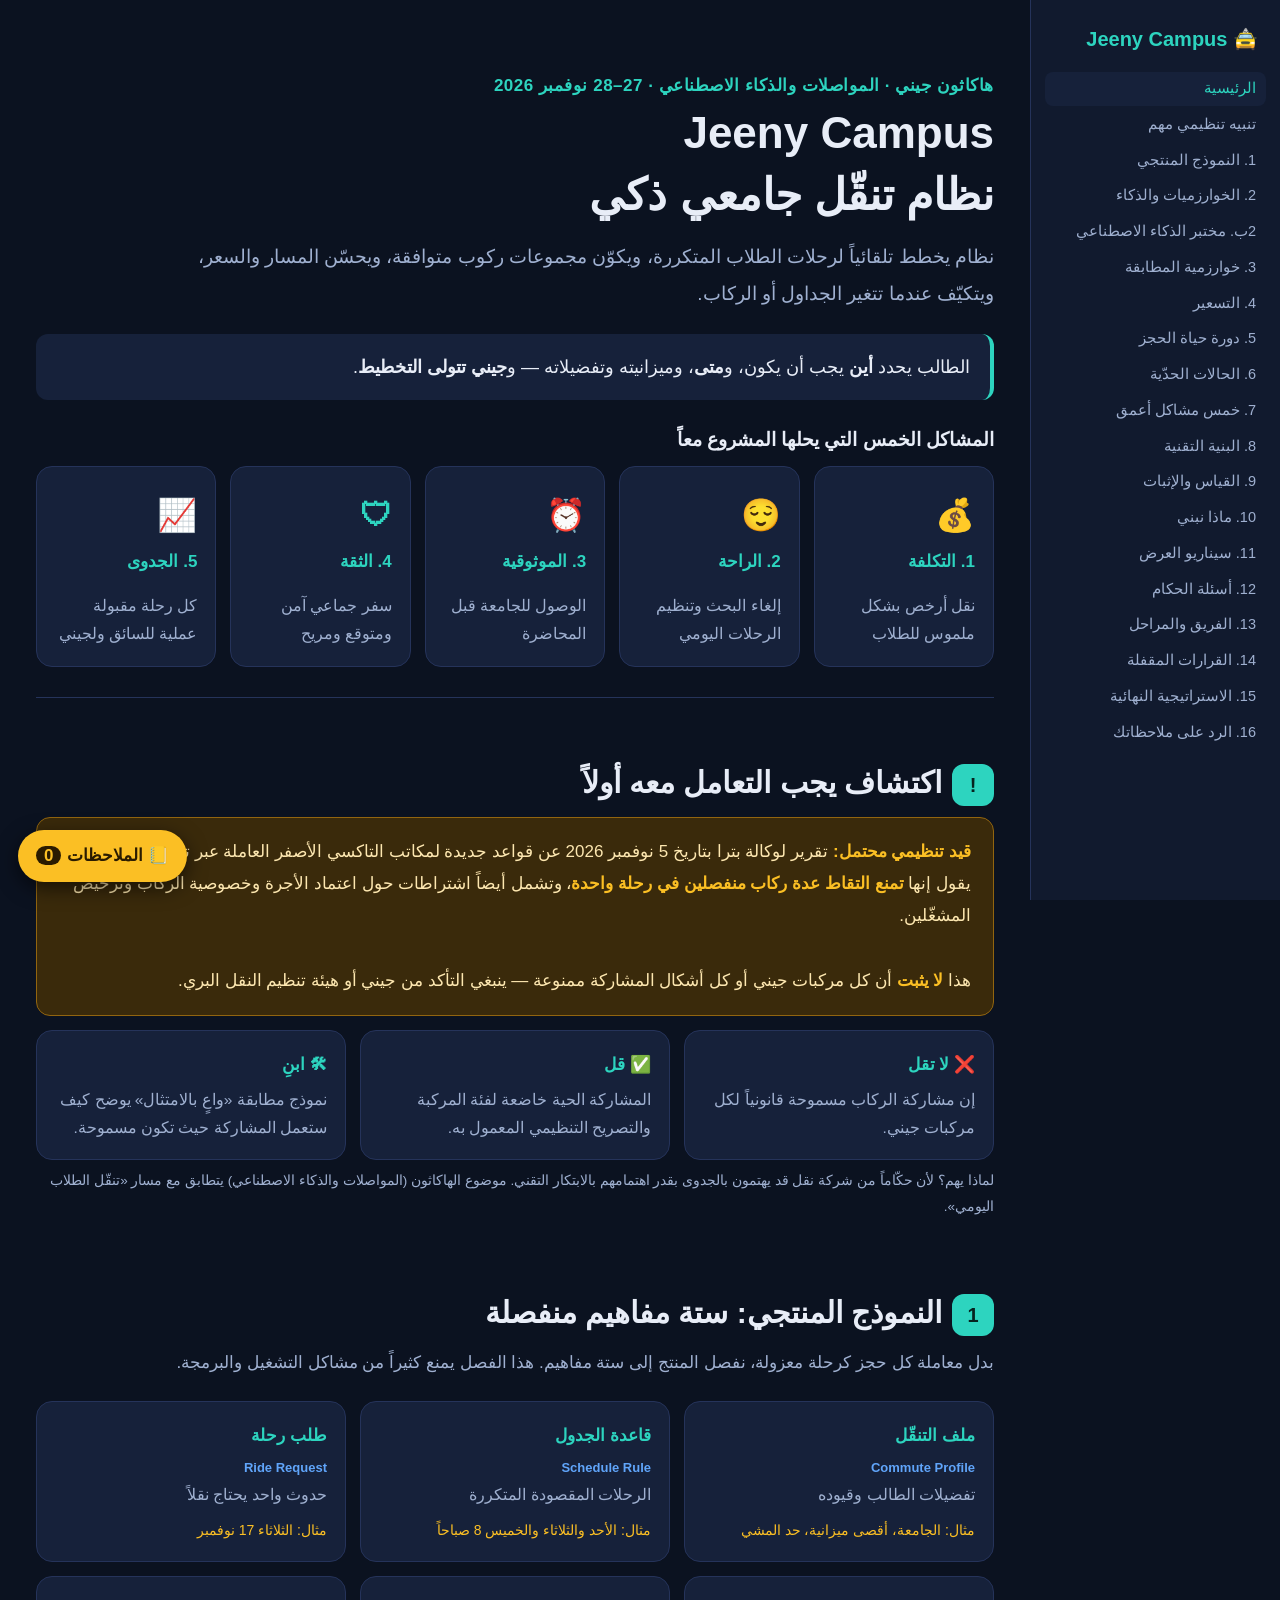
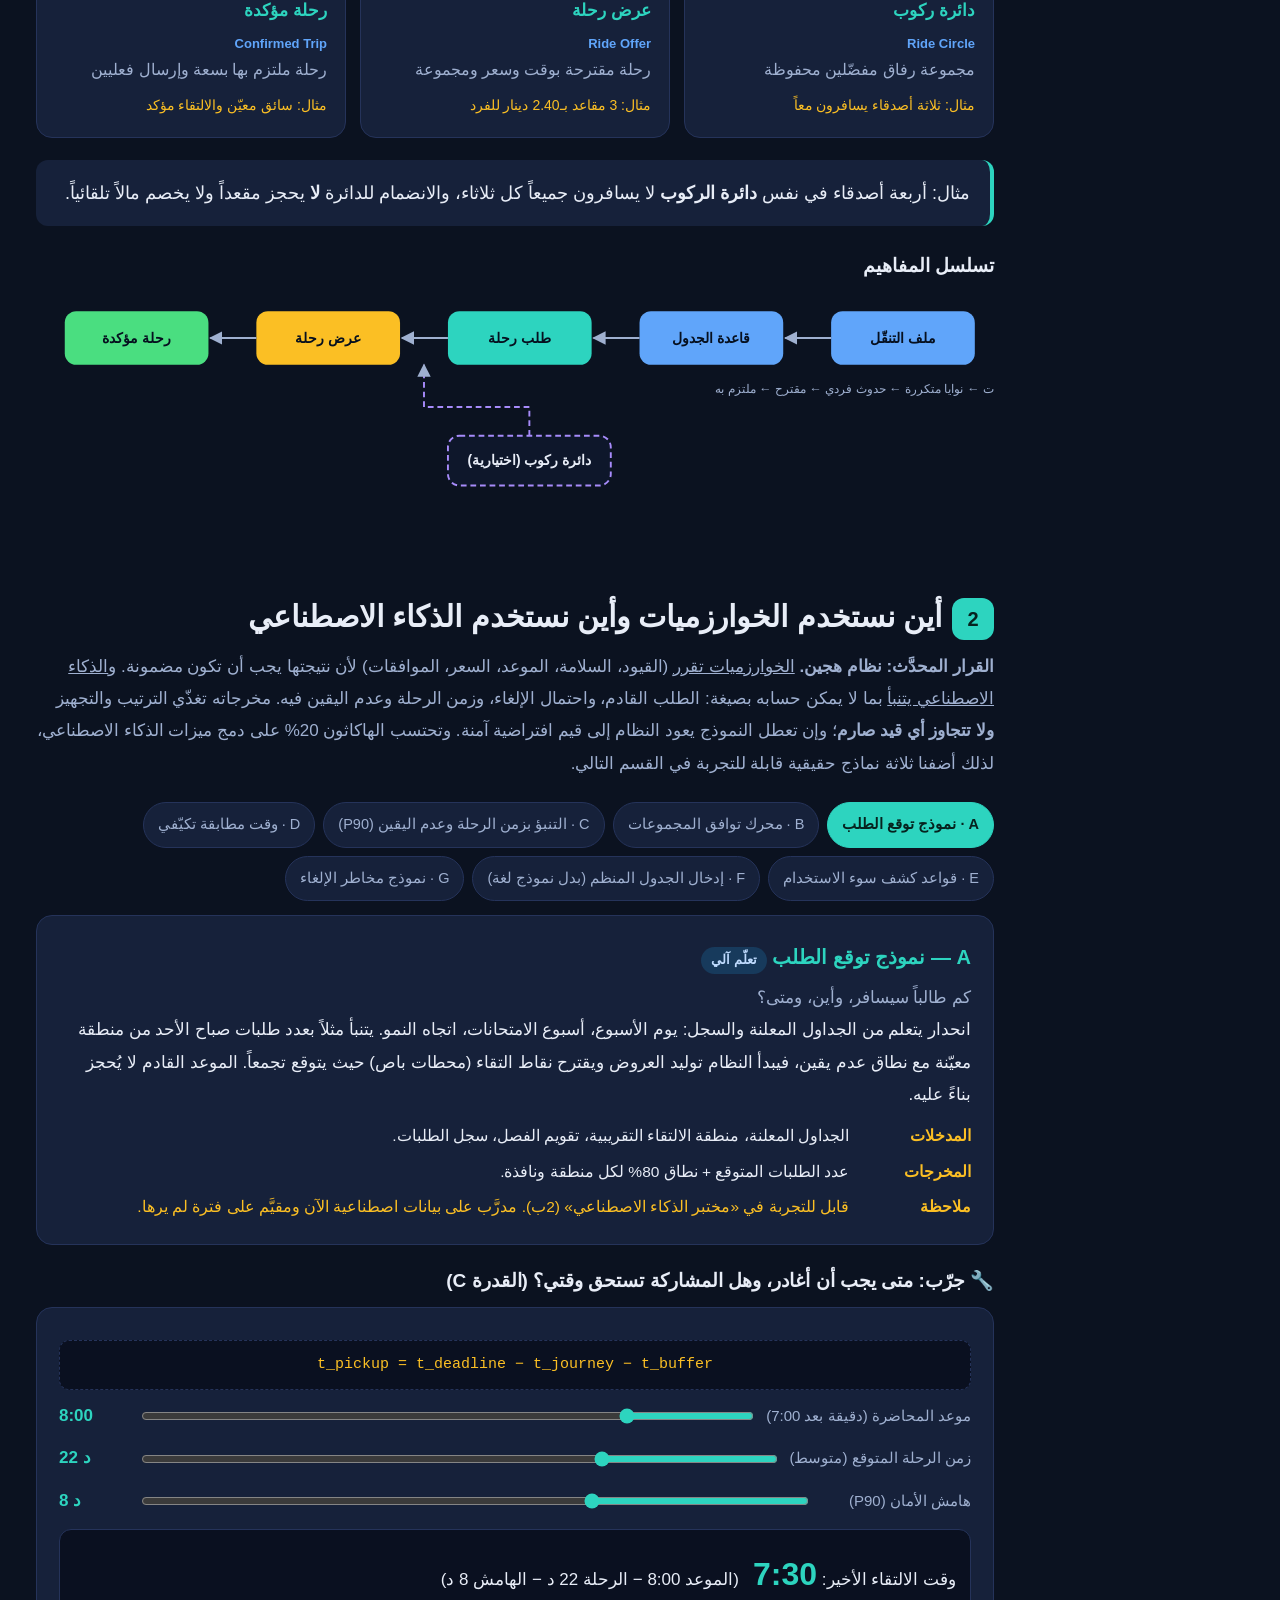
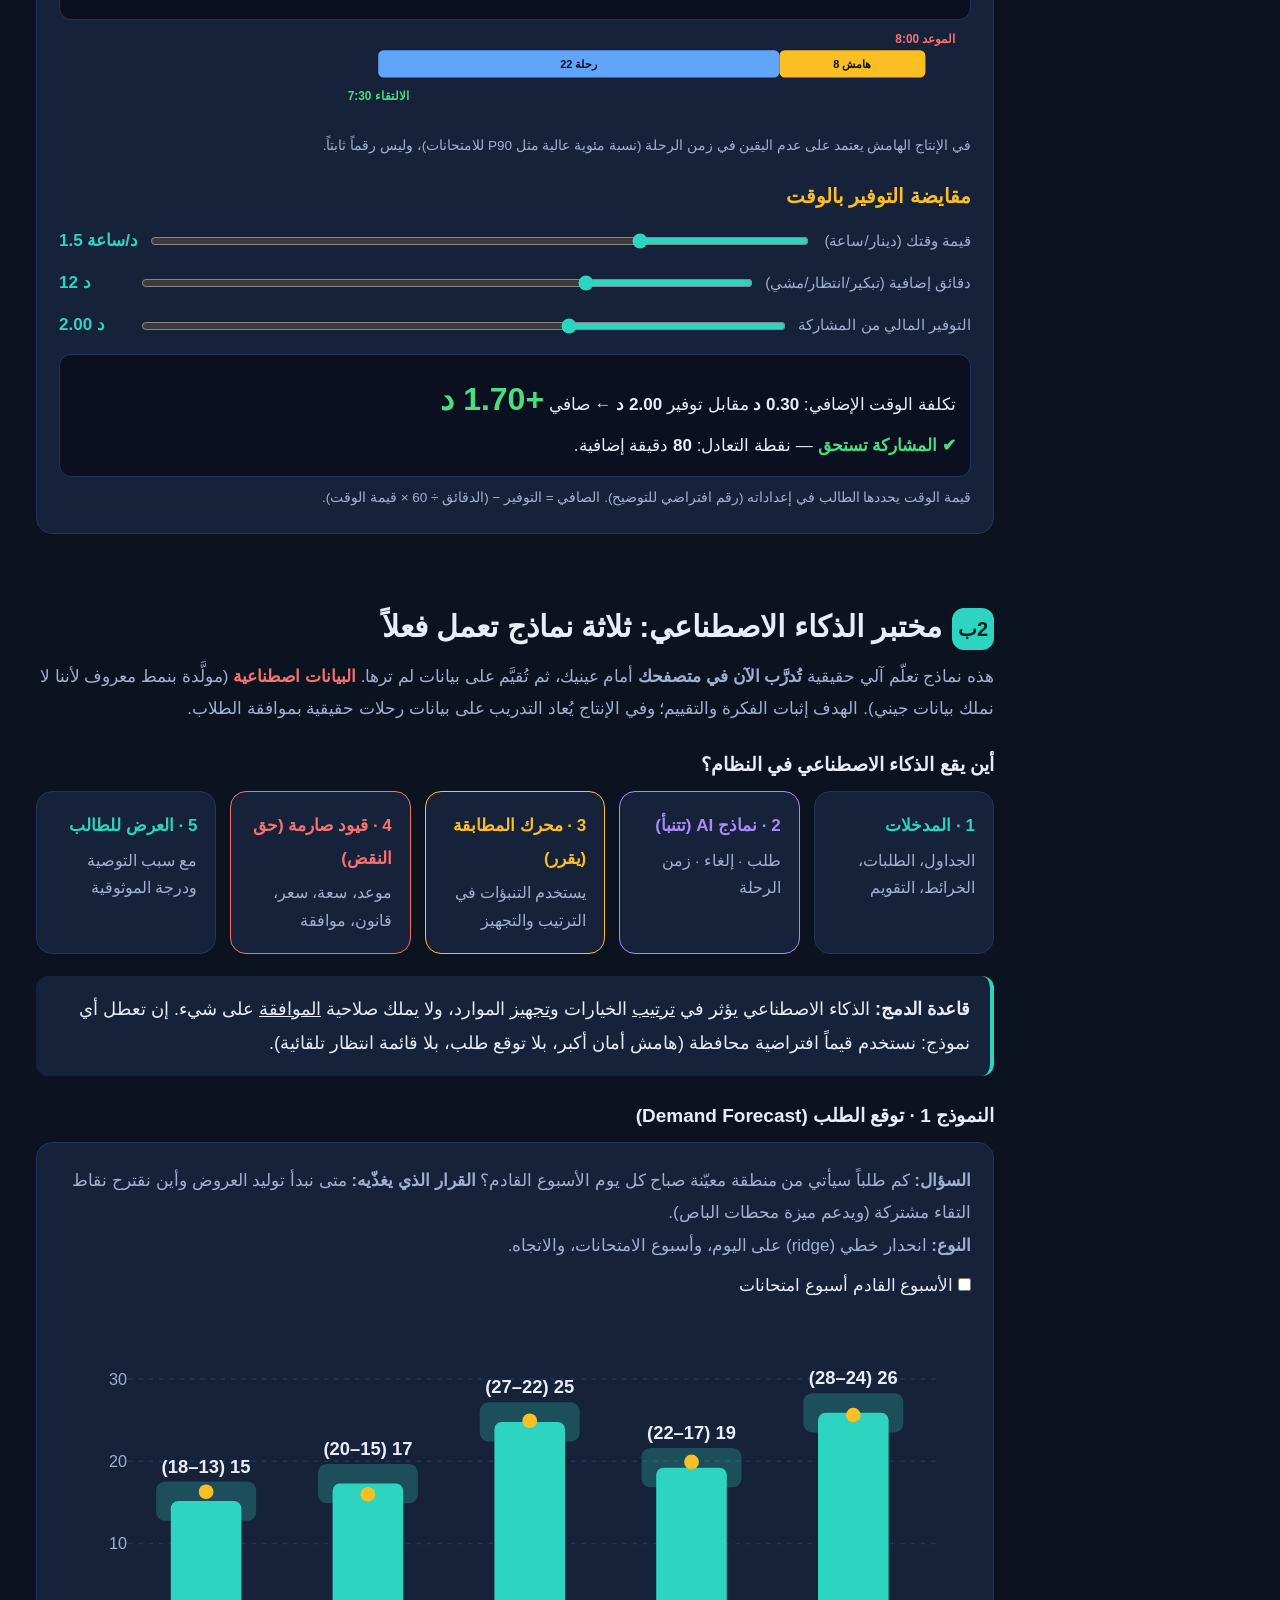
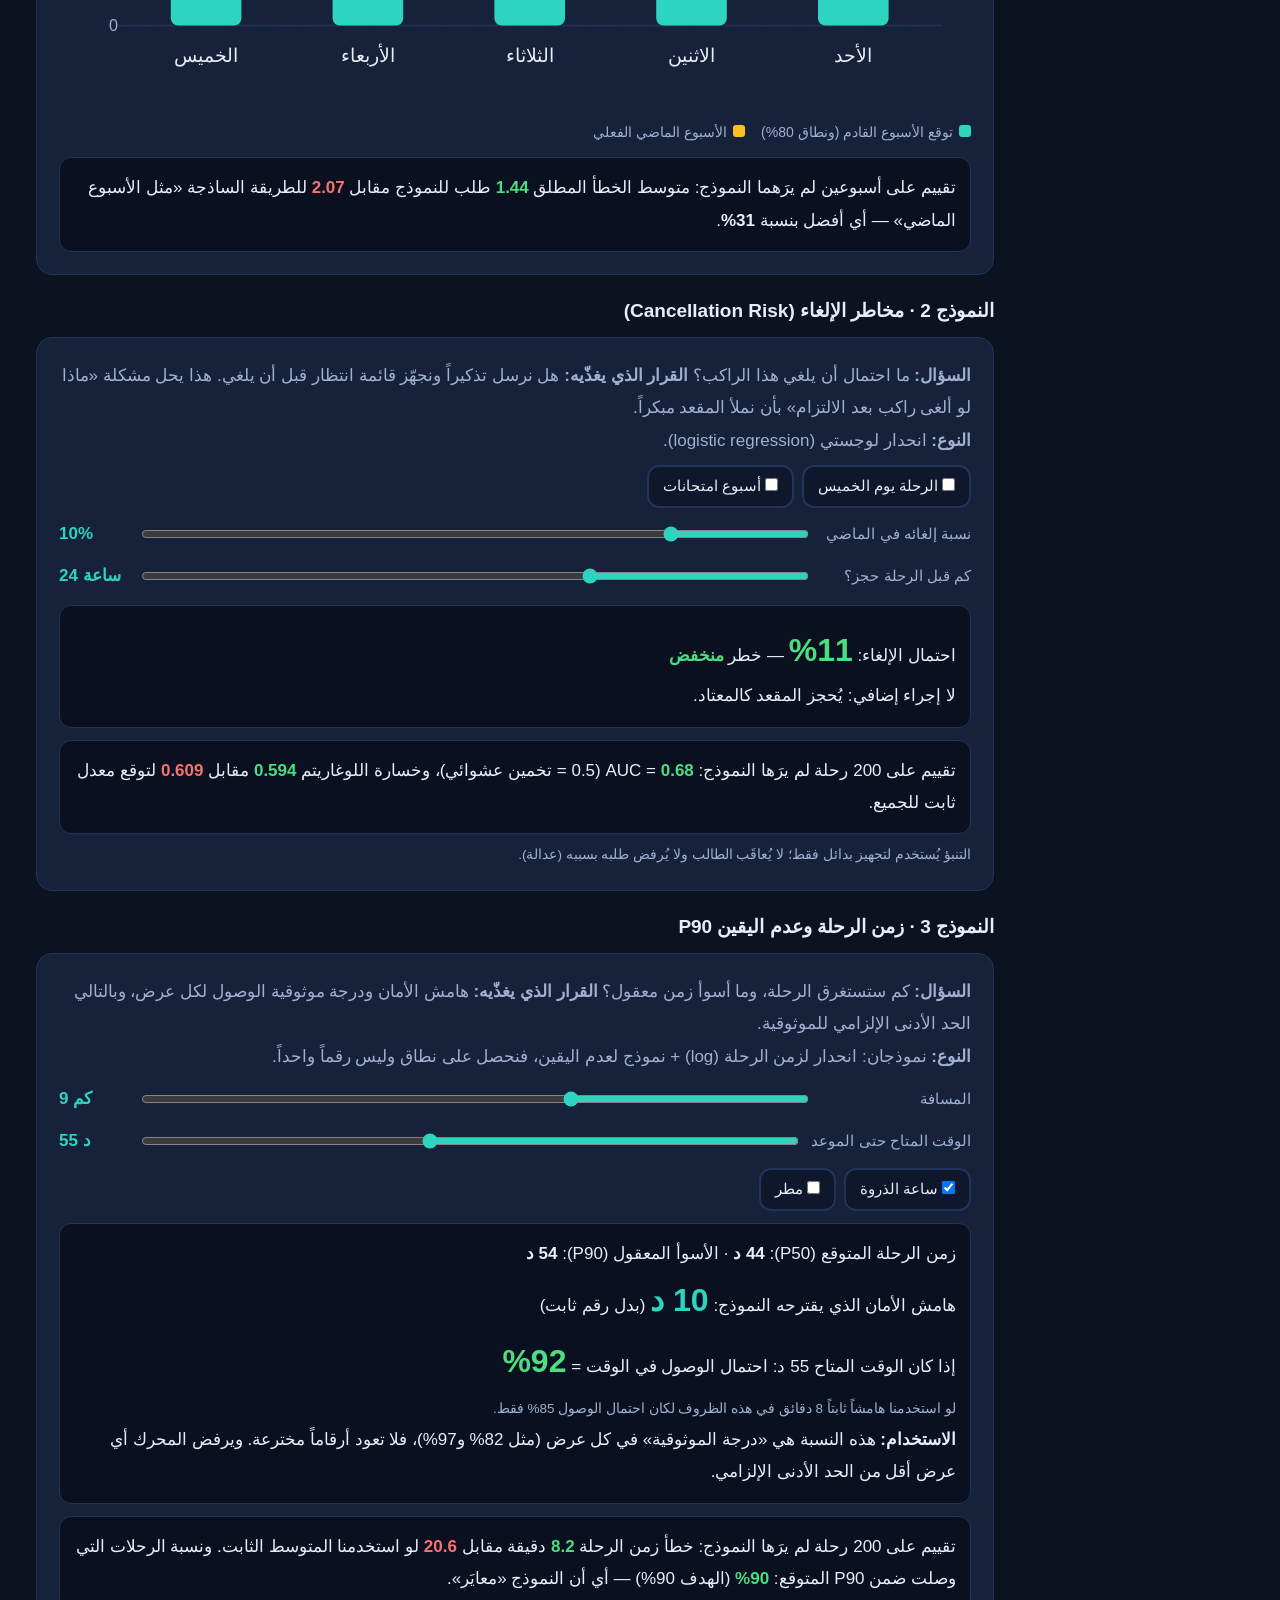
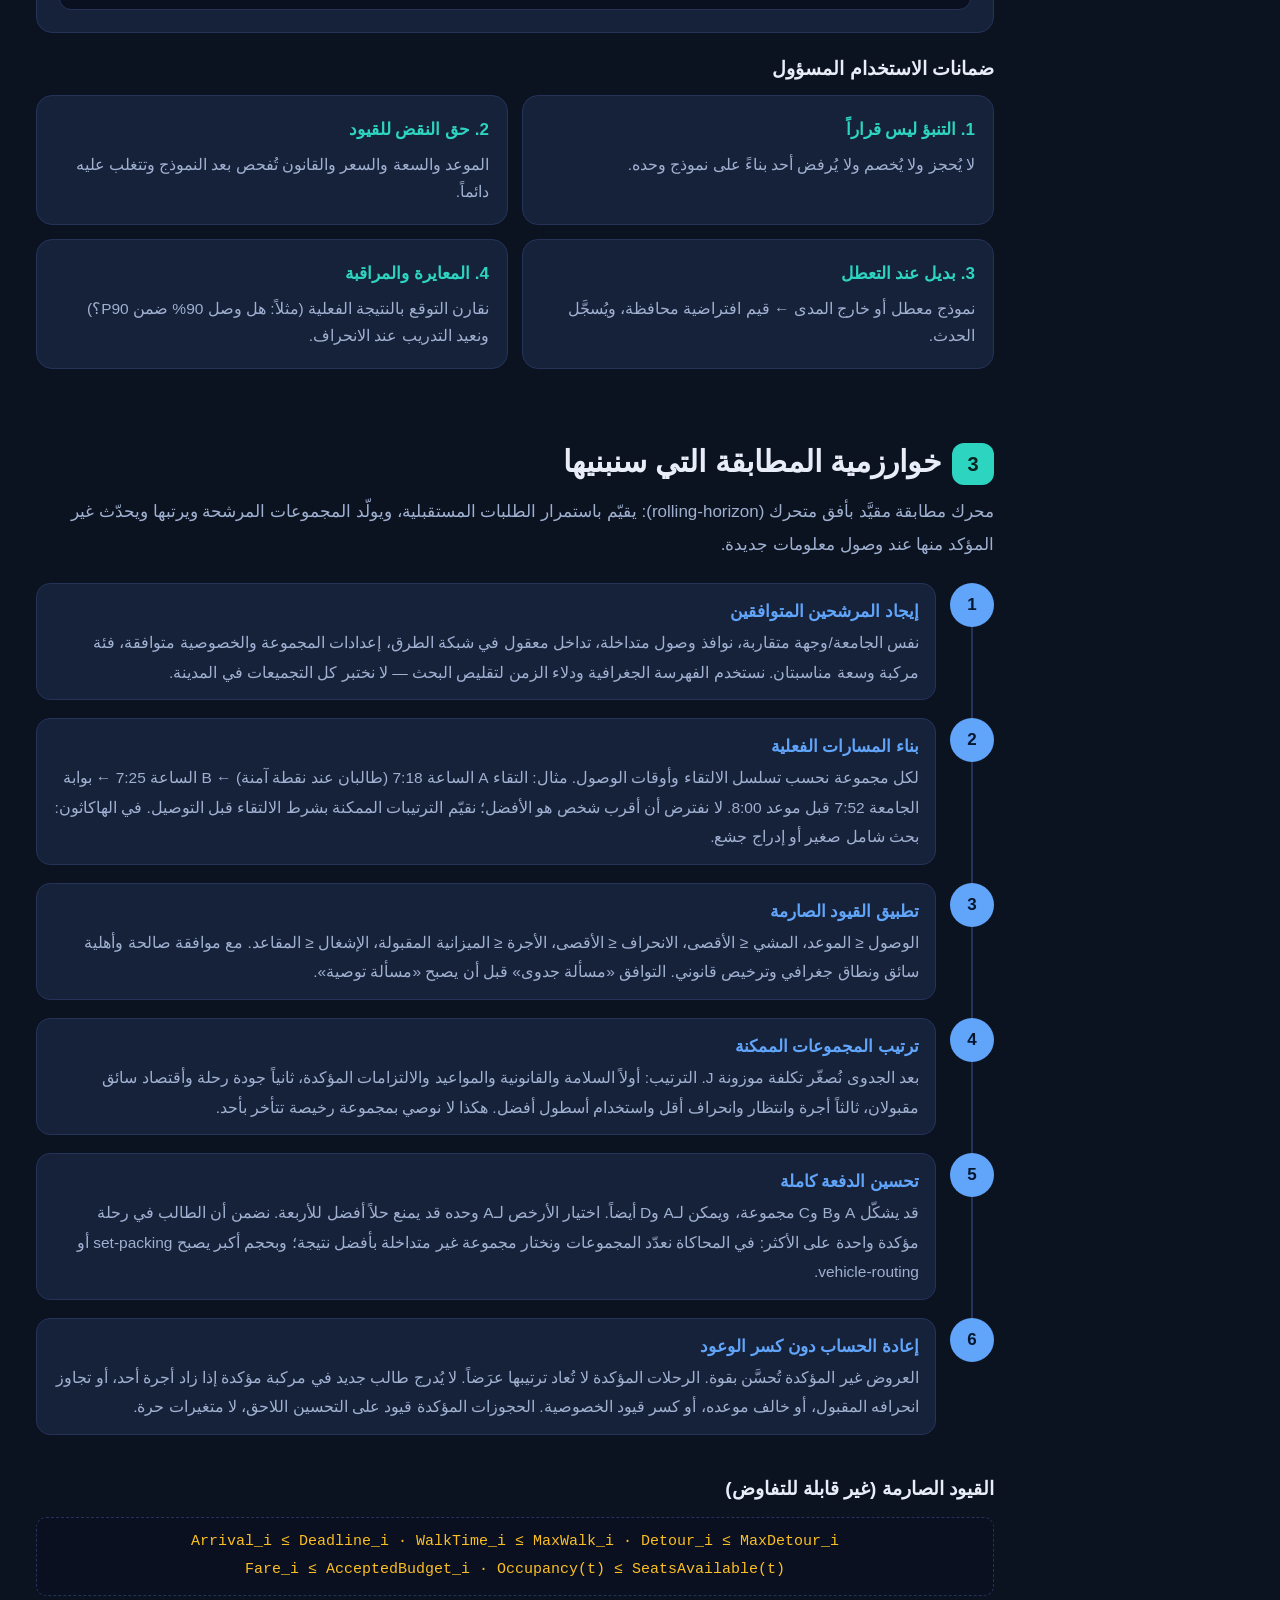
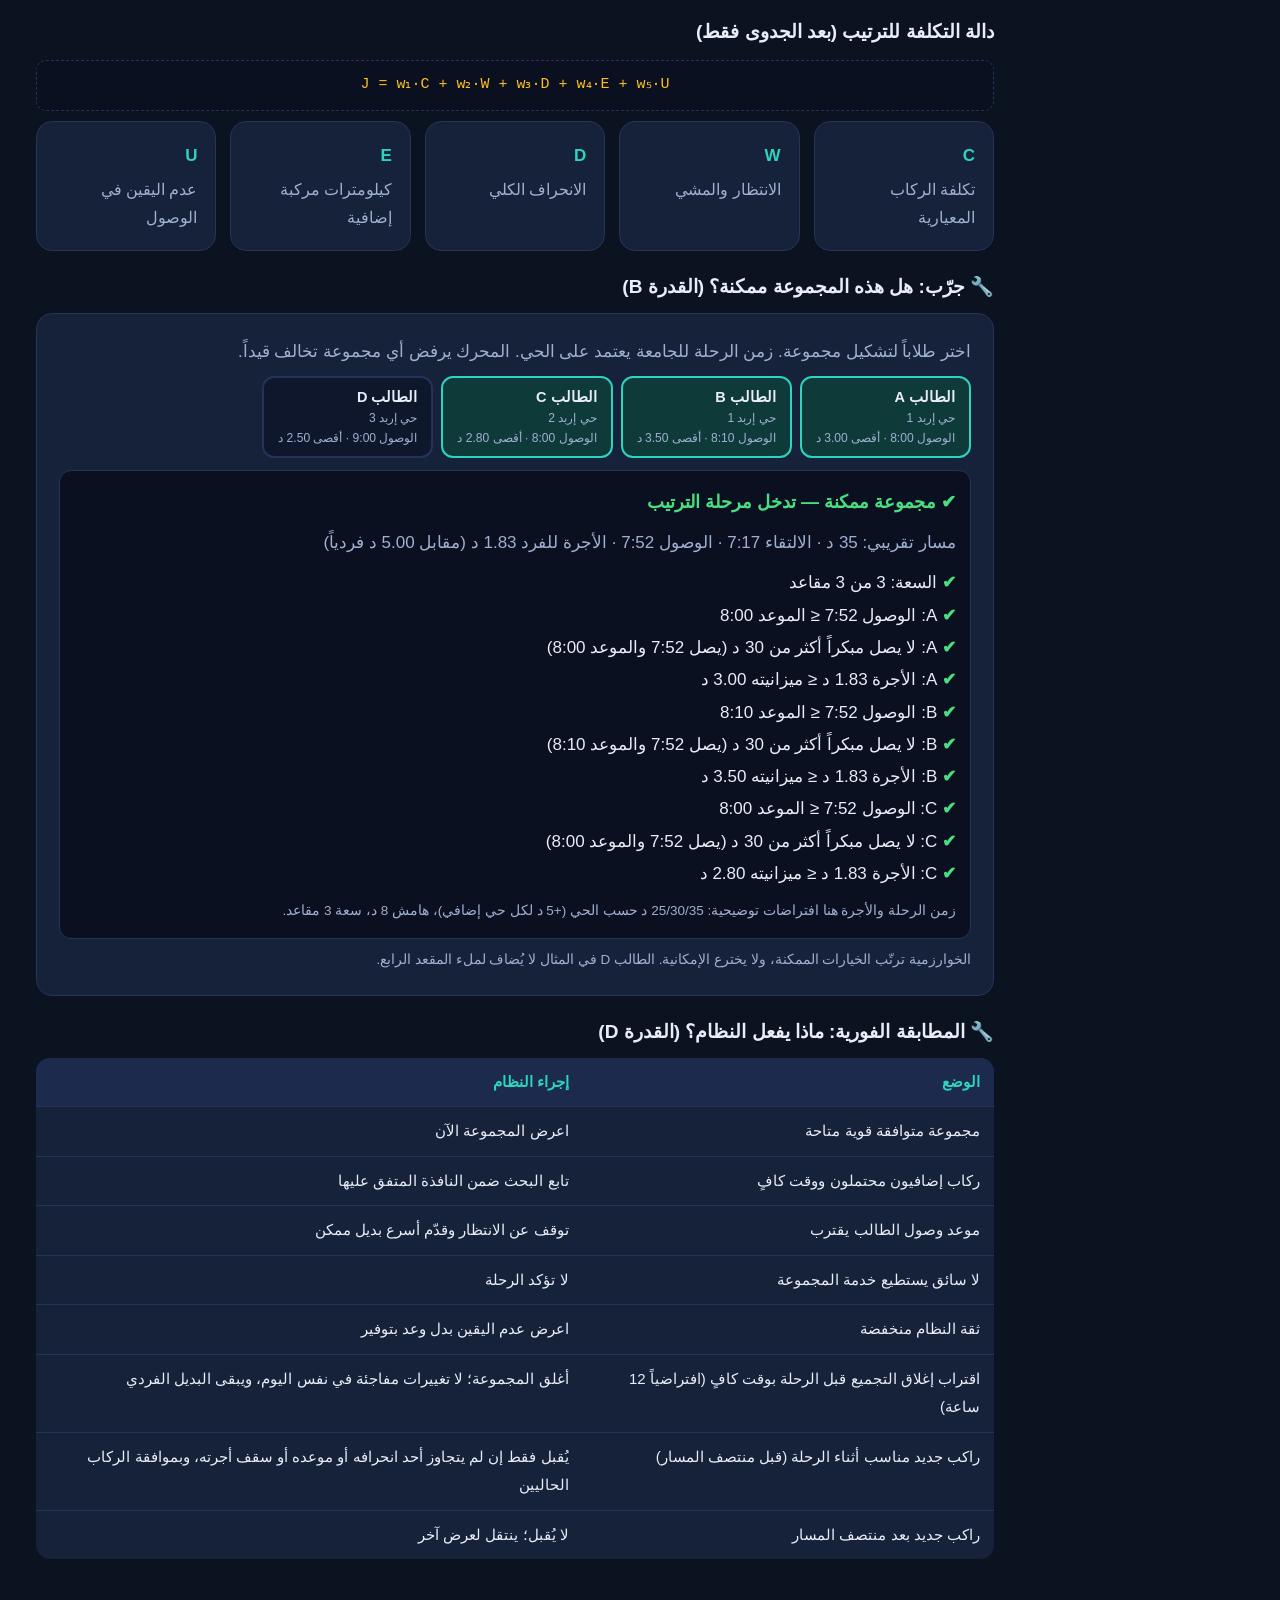
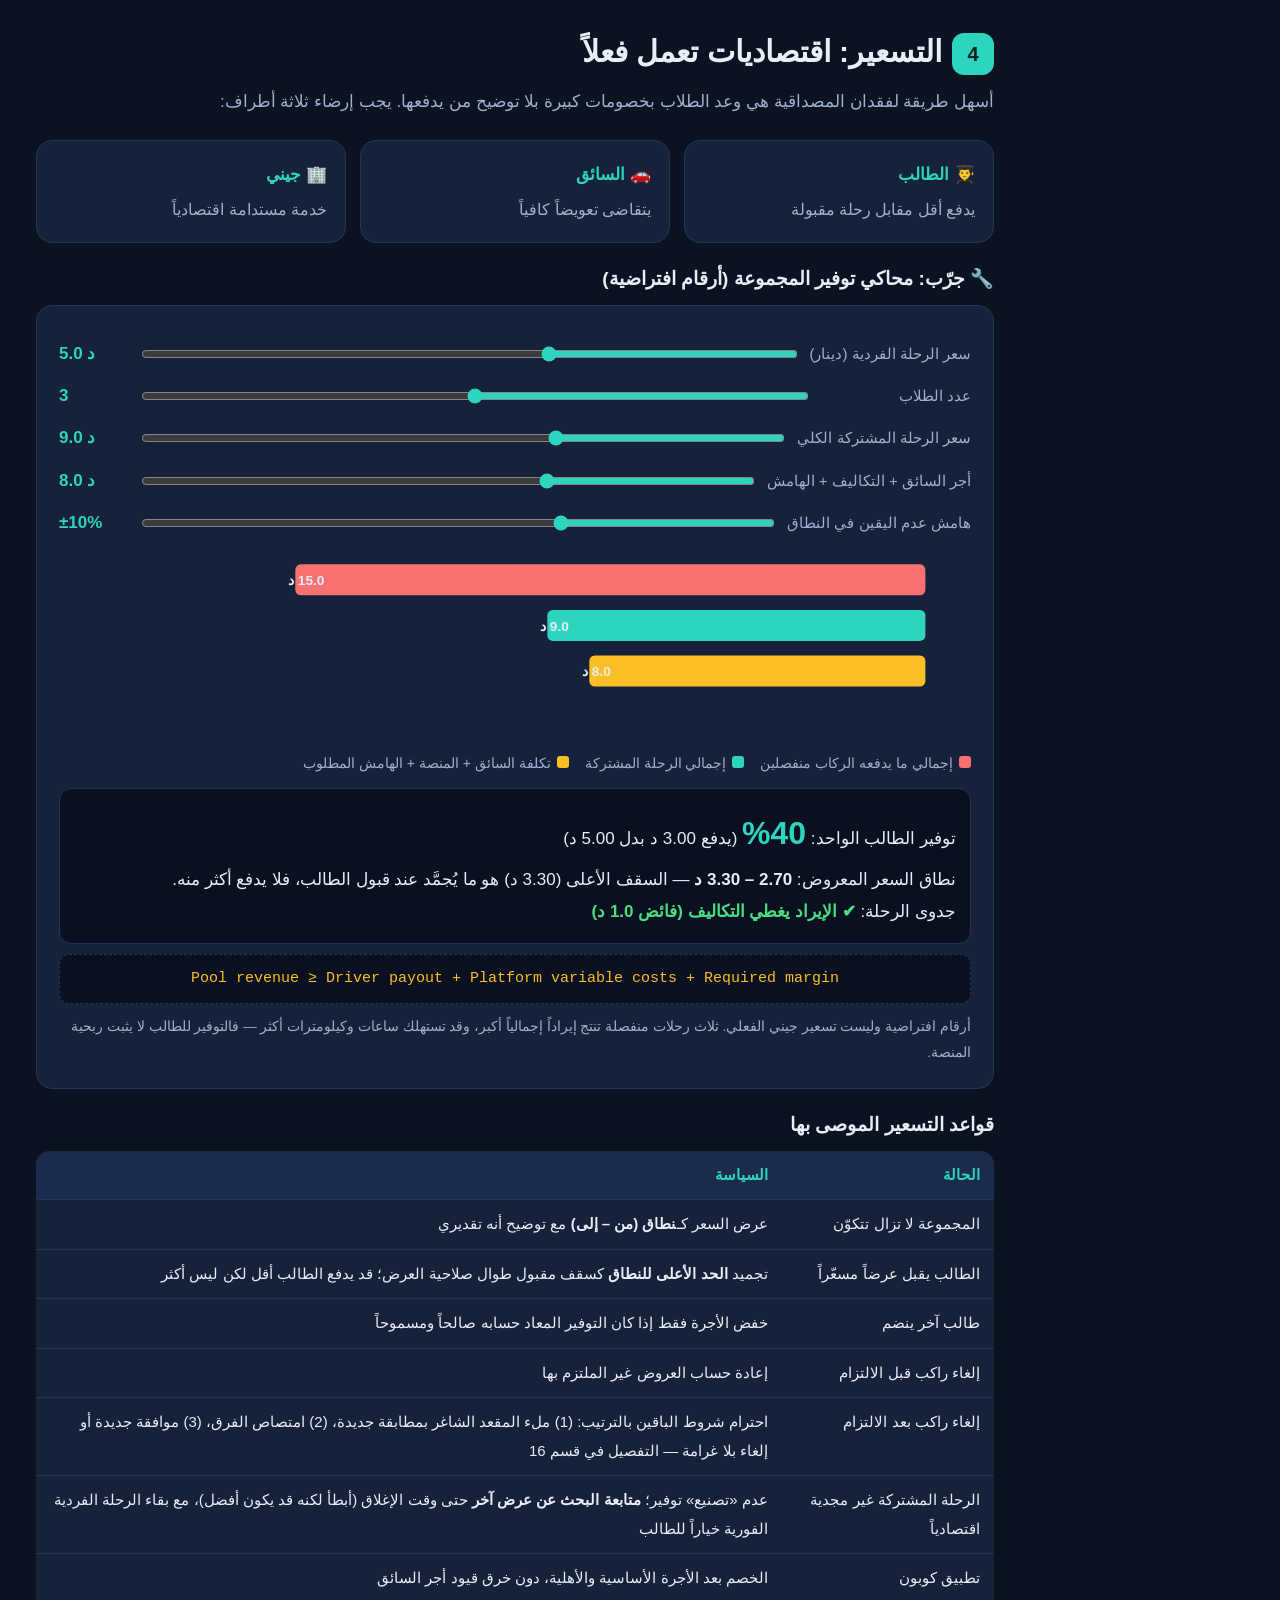
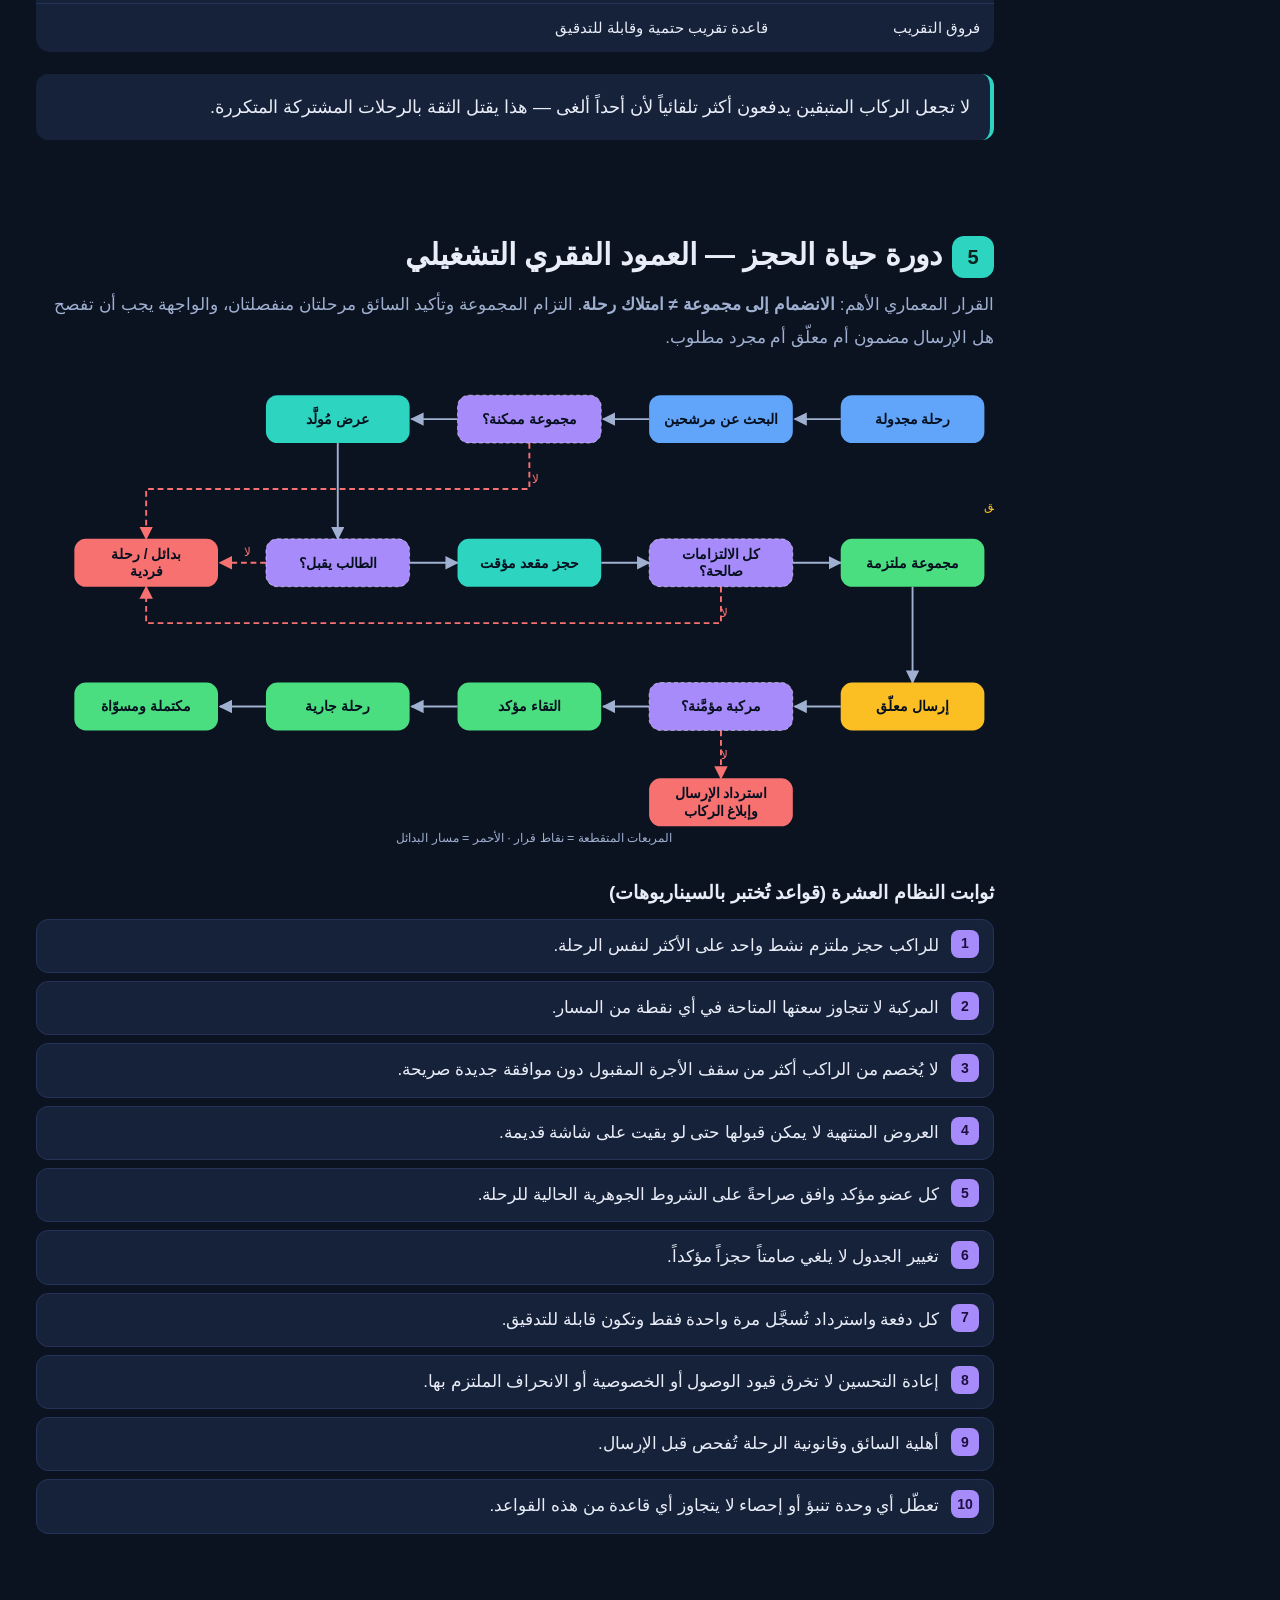
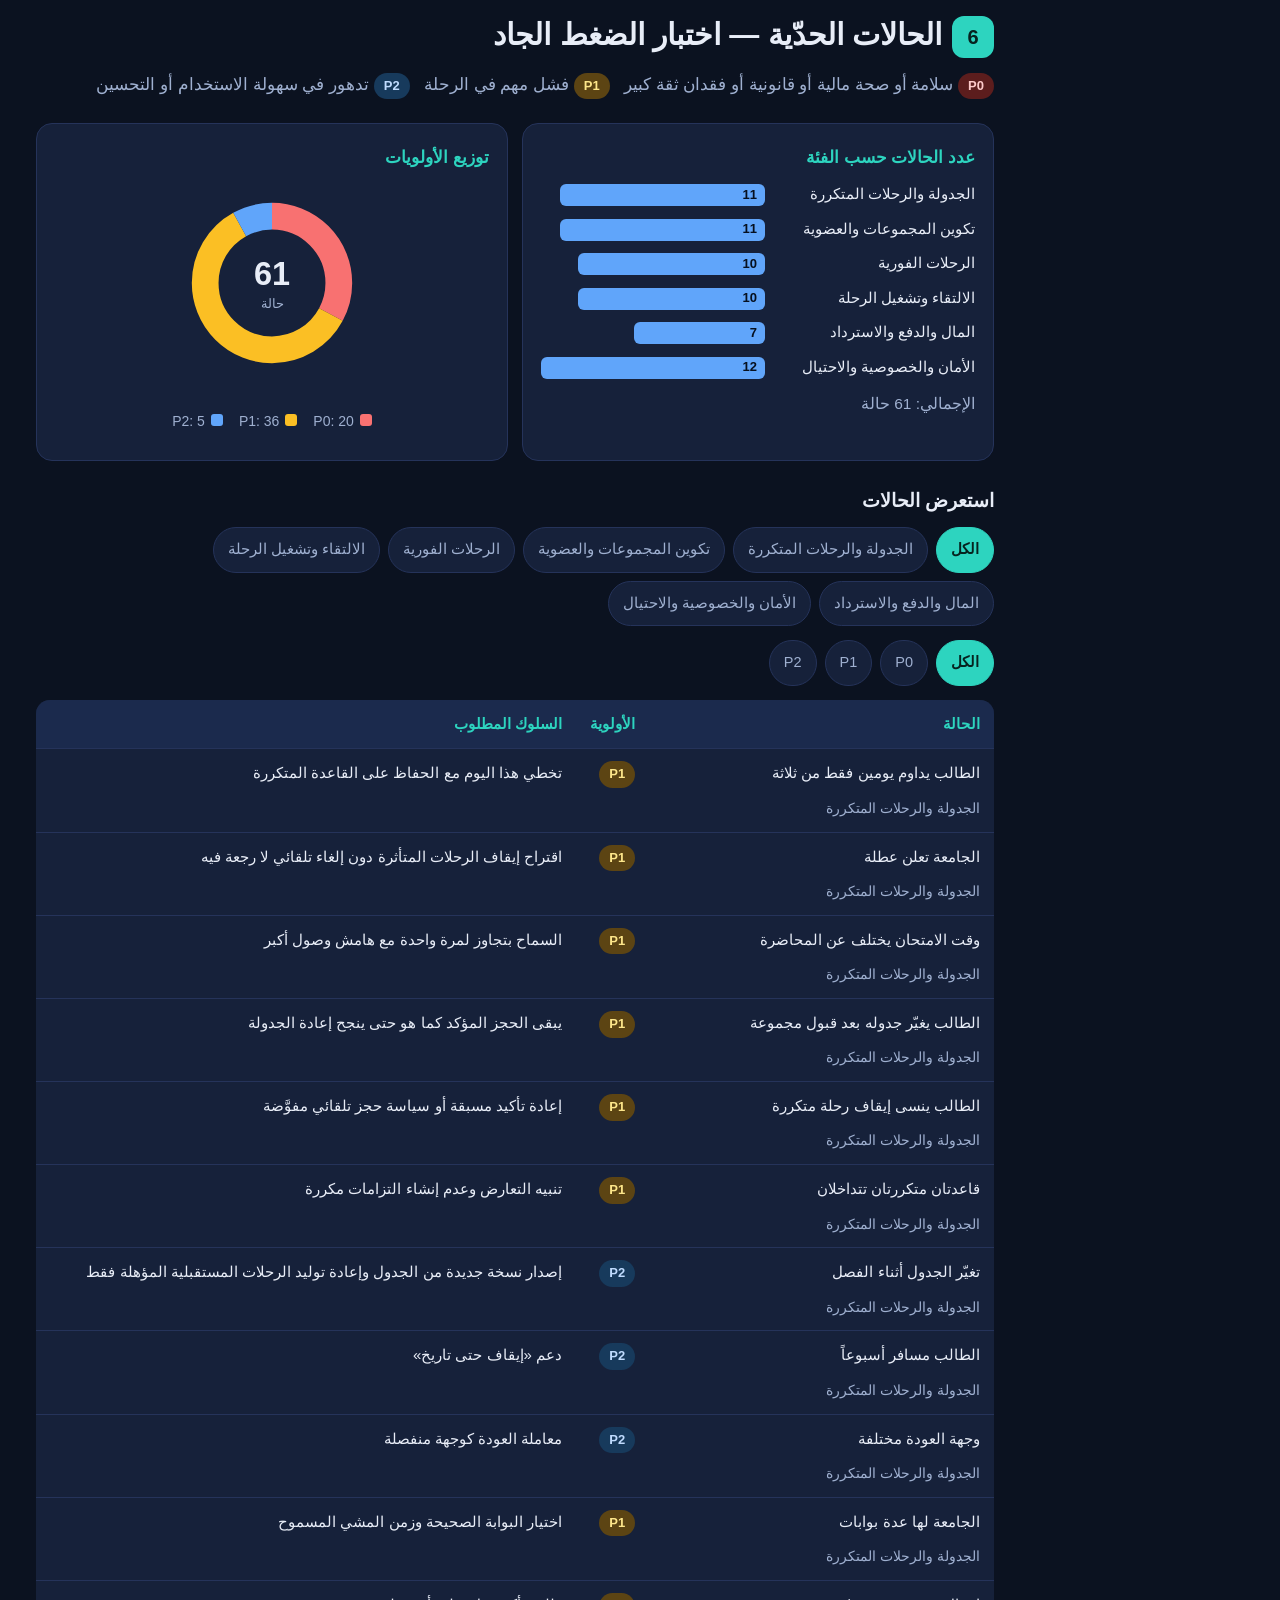
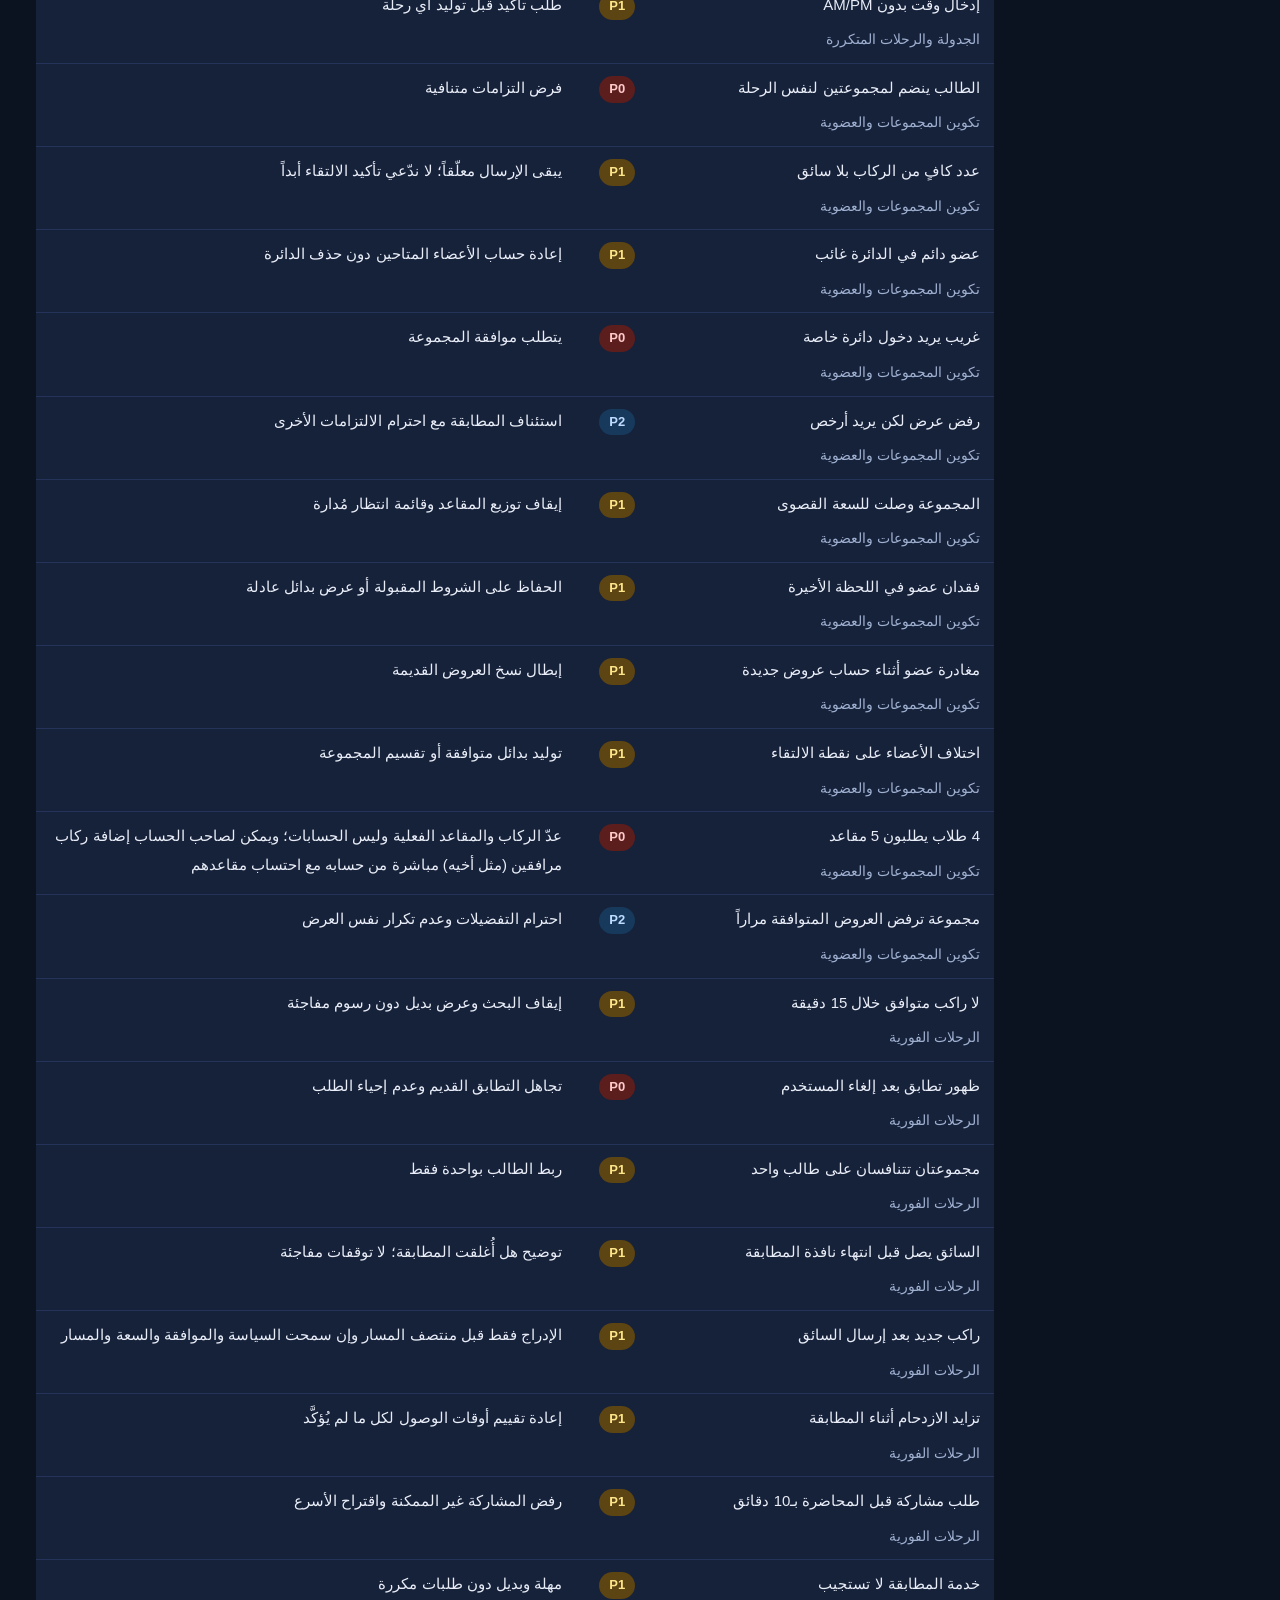
==== commit bb326221: "Add AI lab: demand, cancellation-risk and P90 travel-time models; hybrid AI+algorithms decision Co-A" ====
--- a/index.html
+++ b/index.html
@@ -44,8 +44,8 @@
 </section>
 
 <section id="ai" data-nav="2. الخوارزميات والذكاء">
-  <h2><span class="n">2</span>أين نستخدم الخوارزميات والذكاء — وأين لا نحتاج الذكاء الاصطناعي</h2>
-  <p class="lead"><b>القرار:</b> النظام في مرحلته الأولى مبني على <u>خوارزميات حتمية</u> (إحصاء، قيود، تحسين، قواعد) وليس على الذكاء الاصطناعي. السبب: لا نملك بيانات تدريب، والمشكلة مشكلة قيود وتحسين، ونحتاج نتائج مضمونة وقابلة للتفسير. التعلّم الآلي يُضاف لاحقاً فقط بعد جمع بيانات حقيقية.</p>
+  <h2><span class="n">2</span>أين نستخدم الخوارزميات وأين نستخدم الذكاء الاصطناعي</h2>
+  <p class="lead"><b>القرار المحدَّث: نظام هجين.</b> <u>الخوارزميات تقرر</u> (القيود، السلامة، الموعد، السعر، الموافقات) لأن نتيجتها يجب أن تكون مضمونة. و<u>الذكاء الاصطناعي يتنبأ</u> بما لا يمكن حسابه بصيغة: الطلب القادم، واحتمال الإلغاء، وزمن الرحلة وعدم اليقين فيه. مخرجاته تغذّي الترتيب والتجهيز <b>ولا تتجاوز أي قيد صارم</b>؛ وإن تعطل النموذج يعود النظام إلى قيم افتراضية آمنة. وتحتسب الهاكاثون 20% على دمج ميزات الذكاء الاصطناعي، لذلك أضفنا ثلاثة نماذج حقيقية قابلة للتجربة في القسم التالي.</p>
   <div class="tabs" id="aiTabs"></div>
   <div class="panel" id="aiPanel"></div>
 
@@ -64,6 +64,58 @@
     <div class="sl"><label>التوفير المالي من المشاركة</label><input id="sv" type="range" min="0" max="6" step="0.25" value="2"><output id="svo"></output></div>
     <div class="result" id="tmRes"></div>
     <p class="note">قيمة الوقت يحددها الطالب في إعداداته (رقم افتراضي للتوضيح). الصافي = التوفير − (الدقائق ÷ 60 × قيمة الوقت).</p>
+  </div>
+</section>
+
+<section id="ailab" data-nav="2ب. مختبر الذكاء الاصطناعي">
+  <h2><span class="n">2ب</span>مختبر الذكاء الاصطناعي: ثلاثة نماذج تعمل فعلاً</h2>
+  <p class="lead">هذه نماذج تعلّم آلي حقيقية <b>تُدرَّب الآن في متصفحك</b> أمام عينيك، ثم تُقيَّم على بيانات لم ترها. <b class="warn">البيانات اصطناعية</b> (مولَّدة بنمط معروف لأننا لا نملك بيانات جيني). الهدف إثبات الفكرة والتقييم؛ وفي الإنتاج يُعاد التدريب على بيانات رحلات حقيقية بموافقة الطلاب.</p>
+
+  <h3>أين يقع الذكاء الاصطناعي في النظام؟</h3>
+  <div class="grid g5">
+    <div class="card"><h4>1 · المدخلات</h4><p>الجداول، الطلبات، الخرائط، التقويم</p></div>
+    <div class="card" style="border-color:var(--violet)"><h4 style="color:var(--violet)">2 · نماذج AI (تتنبأ)</h4><p>طلب · إلغاء · زمن الرحلة</p></div>
+    <div class="card" style="border-color:var(--amber)"><h4 style="color:var(--amber)">3 · محرك المطابقة (يقرر)</h4><p>يستخدم التنبؤات في الترتيب والتجهيز</p></div>
+    <div class="card" style="border-color:var(--red)"><h4 style="color:var(--red)">4 · قيود صارمة (حق النقض)</h4><p>موعد، سعة، سعر، قانون، موافقة</p></div>
+    <div class="card"><h4>5 · العرض للطالب</h4><p>مع سبب التوصية ودرجة الموثوقية</p></div>
+  </div>
+  <div class="quote"><b>قاعدة الدمج:</b> الذكاء الاصطناعي يؤثر في <u>ترتيب</u> الخيارات و<u>تجهيز</u> الموارد، ولا يملك صلاحية <u>الموافقة</u> على شيء. إن تعطل أي نموذج: نستخدم قيماً افتراضية محافظة (هامش أمان أكبر، بلا توقع طلب، بلا قائمة انتظار تلقائية).</div>
+
+  <h3>النموذج 1 · توقع الطلب (Demand Forecast)</h3>
+  <div class="panel">
+    <p class="lead" style="margin-bottom:8px"><b>السؤال:</b> كم طلباً سيأتي من منطقة معيّنة صباح كل يوم الأسبوع القادم؟ <b>القرار الذي يغذّيه:</b> متى نبدأ توليد العروض وأين نقترح نقاط التقاء مشتركة (ويدعم ميزة محطات الباص).<br><b>النوع:</b> انحدار خطي (ridge) على اليوم، وأسبوع الامتحانات، والاتجاه.</p>
+    <label style="cursor:pointer"><input type="checkbox" id="l1ex"> الأسبوع القادم أسبوع امتحانات</label>
+    <div id="l1Svg"></div>
+    <div class="result" id="lab1Eval"></div>
+  </div>
+
+  <h3>النموذج 2 · مخاطر الإلغاء (Cancellation Risk)</h3>
+  <div class="panel">
+    <p class="lead" style="margin-bottom:8px"><b>السؤال:</b> ما احتمال أن يلغي هذا الراكب؟ <b>القرار الذي يغذّيه:</b> هل نرسل تذكيراً ونجهّز قائمة انتظار قبل أن يلغي. هذا يحل مشكلة «ماذا لو ألغى راكب بعد الالتزام» بأن نملأ المقعد مبكراً.<br><b>النوع:</b> انحدار لوجستي (logistic regression).</p>
+    <div class="chips" style="margin:6px 0"><label class="chip" style="cursor:pointer"><input type="checkbox" id="l2t"> الرحلة يوم الخميس</label><label class="chip" style="cursor:pointer"><input type="checkbox" id="l2e"> أسبوع امتحانات</label></div>
+    <div class="sl"><label>نسبة إلغائه في الماضي</label><input id="l2r" type="range" min="0" max="50" value="10"><output id="l2ro"></output></div>
+    <div class="sl"><label>كم قبل الرحلة حجز؟</label><input id="l2l" type="range" min="1" max="72" value="24"><output id="l2lo"></output></div>
+    <div class="result" id="l2Res"></div>
+    <div class="result" id="lab2Eval"></div>
+    <p class="note">التنبؤ يُستخدم لتجهيز بدائل فقط؛ لا يُعاقَب الطالب ولا يُرفض طلبه بسببه (عدالة).</p>
+  </div>
+
+  <h3>النموذج 3 · زمن الرحلة وعدم اليقين P90</h3>
+  <div class="panel">
+    <p class="lead" style="margin-bottom:8px"><b>السؤال:</b> كم ستستغرق الرحلة، وما أسوأ زمن معقول؟ <b>القرار الذي يغذّيه:</b> هامش الأمان ودرجة موثوقية الوصول لكل عرض، وبالتالي الحد الأدنى الإلزامي للموثوقية.<br><b>النوع:</b> نموذجان: انحدار لزمن الرحلة (log) + نموذج لعدم اليقين، فنحصل على نطاق وليس رقماً واحداً.</p>
+    <div class="sl"><label>المسافة</label><input id="l3d" type="range" min="3" max="20" value="9"><output id="l3do"></output></div>
+    <div class="sl"><label>الوقت المتاح حتى الموعد</label><input id="l3a" type="range" min="10" max="90" value="55"><output id="l3ao"></output></div>
+    <div class="chips" style="margin:6px 0"><label class="chip" style="cursor:pointer"><input type="checkbox" id="l3p" checked> ساعة الذروة</label><label class="chip" style="cursor:pointer"><input type="checkbox" id="l3r"> مطر</label></div>
+    <div class="result" id="l3Res"></div>
+    <div class="result" id="lab3Eval"></div>
+  </div>
+
+  <h3>ضمانات الاستخدام المسؤول</h3>
+  <div class="grid g2">
+    <div class="card"><h4>1. التنبؤ ليس قراراً</h4><p>لا يُحجز ولا يُخصم ولا يُرفض أحد بناءً على نموذج وحده.</p></div>
+    <div class="card"><h4>2. حق النقض للقيود</h4><p>الموعد والسعة والسعر والقانون تُفحص بعد النموذج وتتغلب عليه دائماً.</p></div>
+    <div class="card"><h4>3. بديل عند التعطل</h4><p>نموذج معطل أو خارج المدى ← قيم افتراضية محافظة، ويُسجَّل الحدث.</p></div>
+    <div class="card"><h4>4. المعايرة والمراقبة</h4><p>نقارن التوقع بالنتيجة الفعلية (مثلاً: هل وصل 90% ضمن P90؟) ونعيد التدريب عند الانحراف.</p></div>
   </div>
 </section>
 
@@ -191,7 +243,7 @@
     <tr><td>قاعدة البيانات</td><td>PostgreSQL</td><td>صحة معاملات الحجز والالتزام</td></tr>
     <tr><td>جغرافي</td><td>PostGIS (عند الحاجة)</td><td>بحث مكاني عن المرشحين</td></tr>
     <tr><td>المهام</td><td>طوابير على Redis</td><td>توليد الجداول المتكررة والمطابقة الخلفية</td></tr>
-    <tr><td>الإحصاء والتحليل</td><td>وحدة إحصاء داخل الخلفية (بدون LLM)</td><td>تجميع الطلب المعلن؛ التعلّم الآلي لاحقاً عند توفر بيانات</td></tr>
+    <tr><td>التعلّم الآلي</td><td>Python (scikit-learn) كخدمة صغيرة أو نماذج مصدَّرة</td><td>توقع الطلب، مخاطر الإلغاء، زمن الرحلة؛ بدون LLM</td></tr>
     <tr><td>حساب المسار</td><td>مزوّد مسارات أو شبكة طرق محاكاة</td><td>تقديرات زمن/مسافة واقعية</td></tr>
     <tr><td>الزمن الحقيقي</td><td>SSE أو WebSockets</td><td>عروض المجموعات وتحديث حالة الحجز</td></tr>
   </table>
@@ -262,9 +314,9 @@
     <tr><td>مهندس المطابقة</td><td>توليد المرشحين، تقييم المسار، التجميع، التسجيل</td></tr>
     <tr><td>مهندس الخلفية</td><td>التكرار، دورة العرض، المعاملات، المحاكاة</td></tr>
     <tr><td>مهندس الواجهة / UX</td><td>واجهة الجوال والعرض التفاعلي</td></tr>
-    <tr><td>مهندس بيانات / خوارزميات</td><td>مدخل الجدول المنظم، إحصاء الطلب، بيانات التقييم</td></tr>
+    <tr><td>مهندس ذكاء اصطناعي / بيانات</td><td>النماذج الثلاثة، مولّد البيانات، التقييم والمعايرة</td></tr>
   </table>
-  <p class="note">بثلاثة أعضاء: ادمج المنتج مع الخلفية، والبيانات مع المطابقة.</p>
+  <p class="note">بثلاثة أعضاء: ادمج المنتج مع الخلفية، والذكاء الاصطناعي مع المطابقة.</p>
   <h3>توزيع الجهد المقترح</h3>
   <div id="mile"></div>
   <p class="note">توزيع مقترح وليس شرطاً رسمياً. راجع قواعد الحدث قبل بناء أي كود مسبقاً.</p>
@@ -291,20 +343,22 @@
 
 <section id="resp" data-nav="16. الرد على ملاحظاتك">
   <h2><span class="n">16</span>الرد على ملاحظاتك والقرارات المتخذة</h2>
-  <div class="alert"><b>الحكم النهائي: هل الذكاء الاصطناعي مفيد وقابل للاستخدام هنا؟</b><br>
-  <b>ليس الآن.</b> المشكلة مشكلة قيود وتحسين (مواعيد، سعة، أسعار، موافقات) تحلّها الخوارزميات الحتمية بشكل أدق وأرخص وأوضح. الذكاء الاصطناعي يحتاج بيانات تدريب لا نملكها، ونموذج اللغة يستهلك tokens ويخطئ بلا ضمان. سنضيف التعلّم الآلي بعد جمع بيانات حقيقية.</div>
+  <div class="alert"><b>الحكم المحدَّث: كيف ندمج الذكاء الاصطناعي؟</b><br>
+  الدمج <b>مناسب في مكان واحد: التنبؤ</b>. الذكاء الاصطناعي مفيد حيث المطلوب تقدير شيء غير مؤكد (طلب، إلغاء، زمن الرحلة)، وغير مناسب حيث المطلوب ضمان (قيود، سعر، موافقة) أو إدخال بيانات (نموذج اللغة يستهلك tokens ويخطئ بلا ضمان). لذلك: <b>الخوارزميات تقرر، والنماذج تتنبأ</b>، وبعد الهاكاثون تُدرَّب على بيانات حقيقية.<br>
+  <small>هذا تحديث على قراري السابق («ليس الآن») بعد معرفة أن 20% من التقييم على دمج الذكاء الاصطناعي: النماذج الثلاثة تعطي دمجاً حقيقياً دون المخاطرة بالضمانات.</small></div>
   <h3>أين نقف من كل قدرة</h3>
   <table>
-    <tr><th>القدرة</th><th>القرار</th><th>الأسلوب</th><th>متى يصبح ML مفيداً؟</th></tr>
-    <tr><td>توقع الطلب</td><td><span class="pill P2">خوارزمية</span></td><td>إحصاء الجداول المعلنة + متوسط متحرك</td><td>بعد عدة فصول من بيانات الرحلات</td></tr>
+    <tr><th>القدرة</th><th>القرار</th><th>الأسلوب</th><th>ملاحظة</th></tr>
+    <tr><td>توقع الطلب</td><td><span class="pill P0">ذكاء اصطناعي</span></td><td>انحدار على الجداول المعلنة</td><td>بيانات اصطناعية الآن، حقيقية بعد الإطلاق</td></tr>
+    <tr><td>مخاطر الإلغاء</td><td><span class="pill P0">ذكاء اصطناعي</span></td><td>انحدار لوجستي</td><td>يجهّز البدائل فقط، لا يعاقب</td></tr>
+    <tr><td>زمن الرحلة وP90</td><td><span class="pill P0">ذكاء اصطناعي</span></td><td>انحدار + نموذج عدم يقين</td><td>يغذّي درجة الموثوقية</td></tr>
     <tr><td>توافق المجموعات</td><td><span class="pill P2">خوارزمية</span></td><td>قيود + تحسين</td><td>غالباً لا حاجة</td></tr>
-    <tr><td>وقت المغادرة</td><td><span class="pill P2">خوارزمية</span></td><td>صيغة + P90 من مزوّد الخرائط</td><td>غالباً لا حاجة</td></tr>
-    <tr><td>وقت المطابقة</td><td><span class="pill P2">قواعد</span></td><td>قواعد تكيفية + إغلاق مبكر</td><td>بعد تراكم بيانات المطابقة</td></tr>
+    <tr><td>وقت المغادرة</td><td><span class="pill P2">خوارزمية</span></td><td>صيغة تستخدم P90 من النموذج 3</td><td>الصيغة تقرر والنموذج يغذّيها</td></tr>
+    <tr><td>وقت المطابقة</td><td><span class="pill P2">قواعد</span></td><td>قواعد تكيفية + إغلاق مبكر</td><td>تستخدم توقع الطلب</td></tr>
     <tr><td>كشف سوء الاستخدام</td><td><span class="pill P2">قواعد</span></td><td>عتبات وشذوذ بسيط</td><td>عند توفر حالات مصنّفة</td></tr>
-    <tr><td>إدخال الجدول</td><td><span class="pill P0">بلا LLM</span></td><td>نموذج منظم مع تحقق</td><td>لا حاجة</td></tr>
+    <tr><td>إدخال الجدول</td><td><span class="pill P0">بلا LLM</span></td><td>نموذج منظم مع تحقق</td><td>قرار الملاحظة 5 باقٍ</td></tr>
   </table>
-  <div class="card" style="margin-top:14px;border-color:var(--amber)"><h4 style="color:var(--amber)">تنبيه للعرض أمام الحكّام</h4>
-  <p>موضوع الهاكاثون «المواصلات والذكاء الاصطناعي». لذلك قدّم المشروع بوصفه <b>ذكاءً خوارزمياً (Algorithmic Intelligence)</b>: تحسين، قيود، وقواعد تكيفية — مع خارطة طريق واضحة لإضافة التعلّم الآلي عند توفر البيانات. هذا أصدق وأقوى من إدخال نموذج لا حاجة له. هذا تقدير مني وليس شرطاً معلناً من المنظمين، فتحقق من معايير التحكيم.</p></div>
+  <div class="card" style="margin-top:14px;border-color:var(--amber)"><h4 style="color:var(--amber)">كيف تعرضه أمام الحكّام</h4><p>«ثلاثة نماذج تعلّم آلي تتنبأ، ومحرك قيود يقرر، ودرجة موثوقية لكل عرض مستخرجة من النموذج لا من رقم مخترع.» اعرض أرقام التقييم (الخطأ مقابل الطريقة الساذجة، AUC، معايرة P90) واذكر بصراحة أن البيانات اصطناعية.</p></div>
 
   <h3>رد على كل ملاحظة</h3>
   <div id="respList"></div>
@@ -330,6 +384,7 @@
 </div>
 <script src="data.js"></script>
 <script src="app.js"></script>
+<script src="ailab.js"></script>
 <script src="notes.js"></script>
 </body>
 </html>
